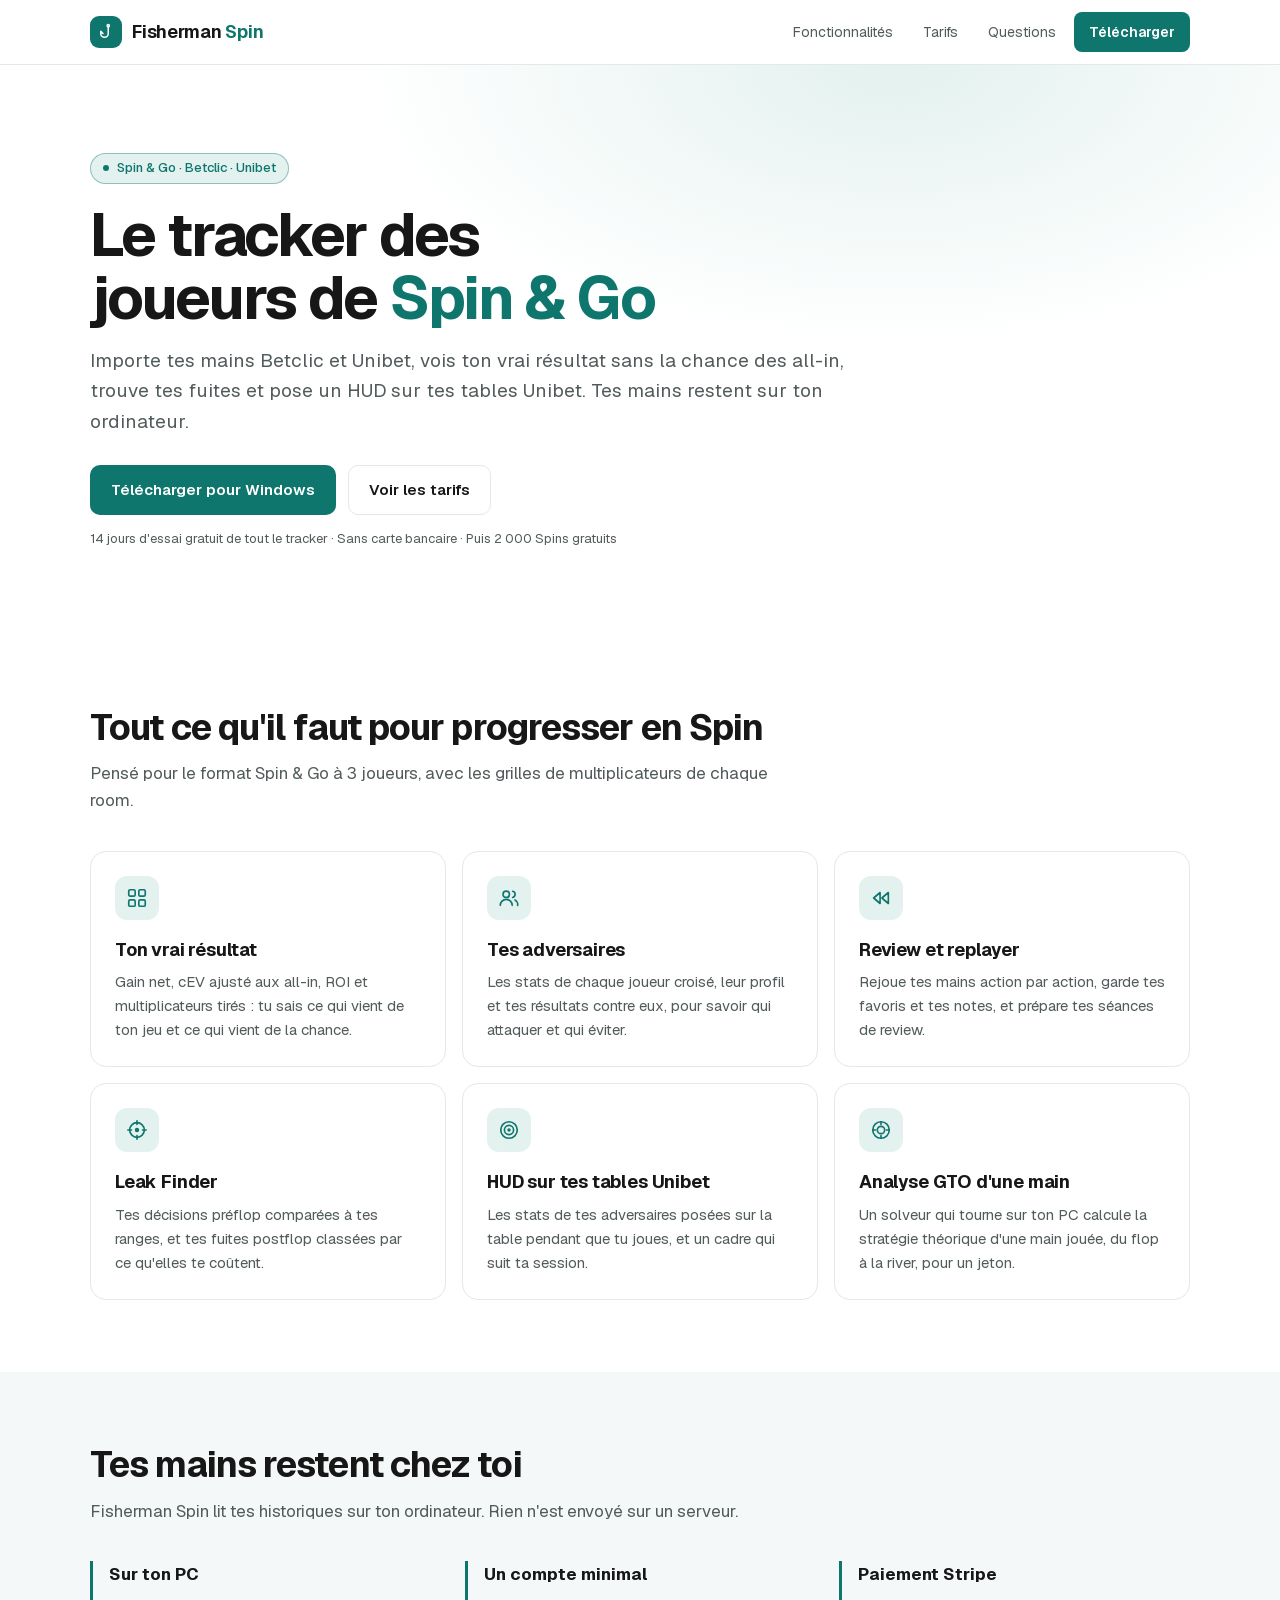
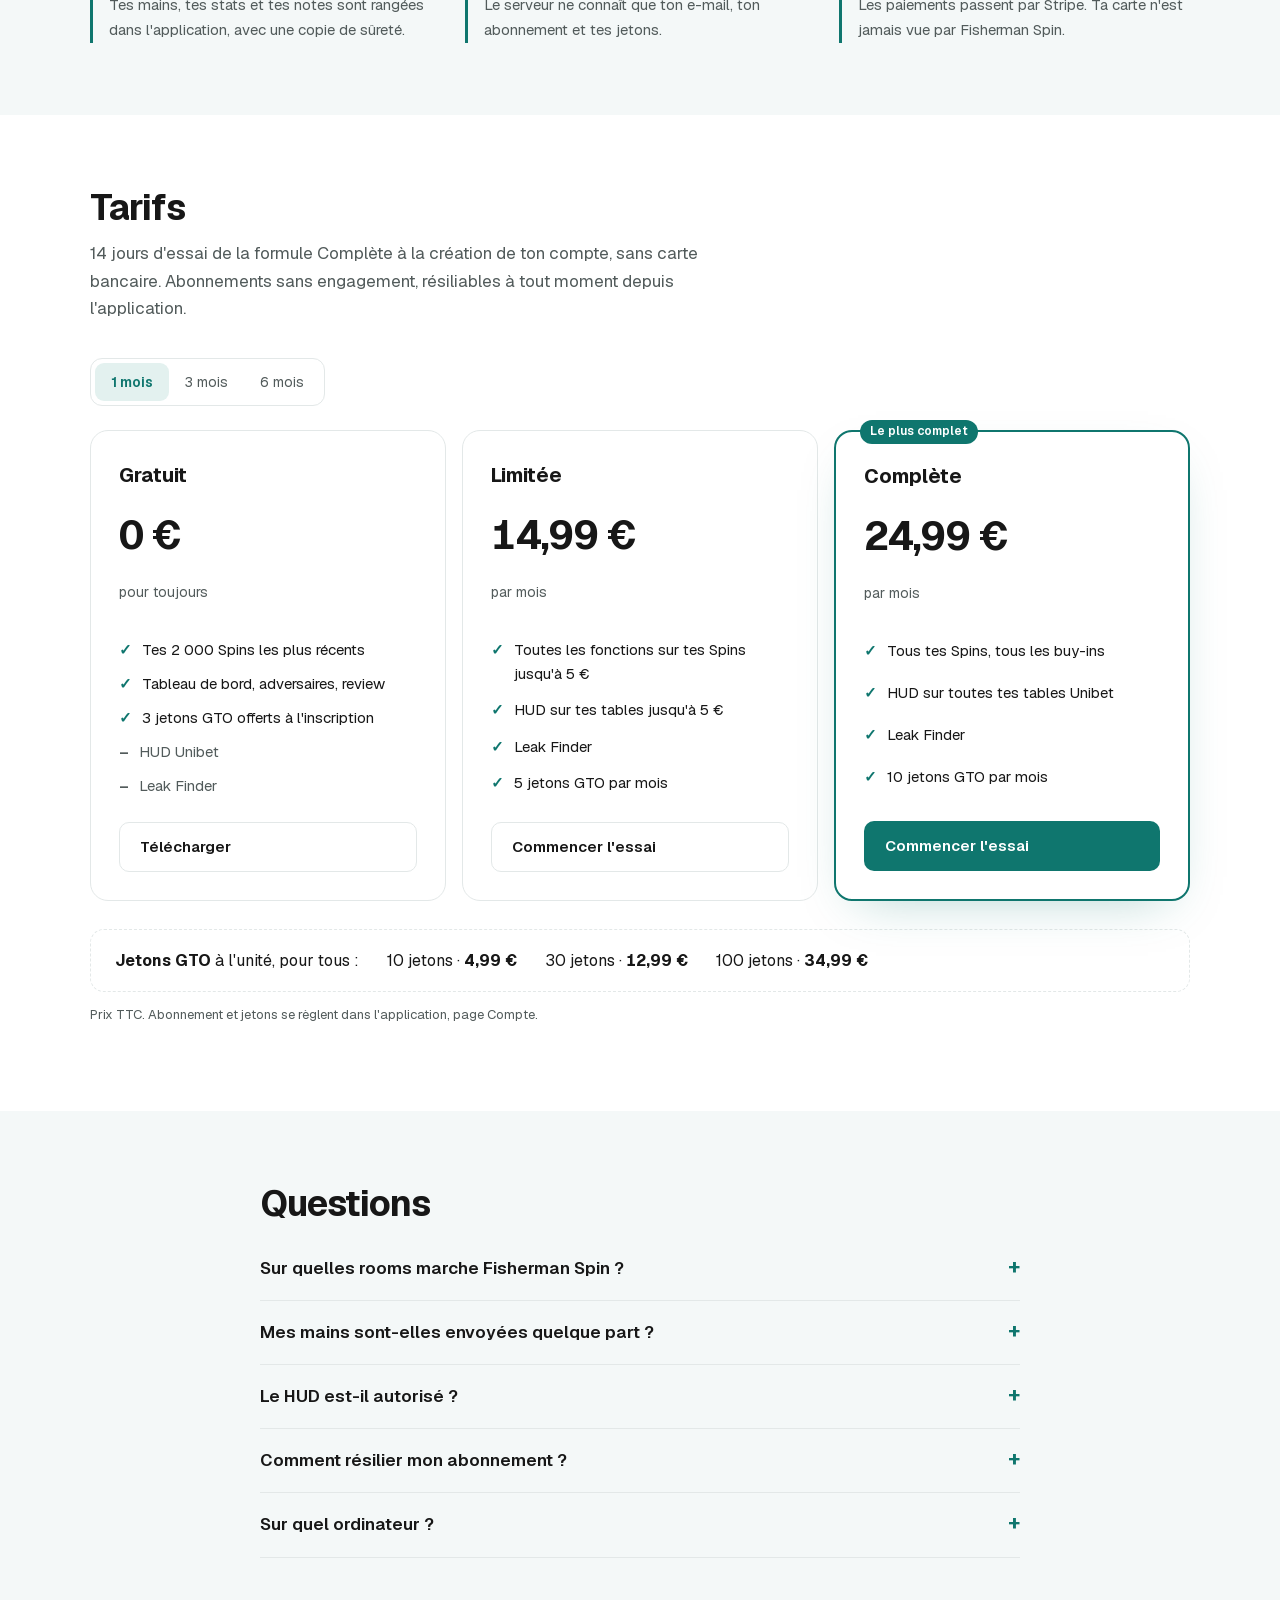
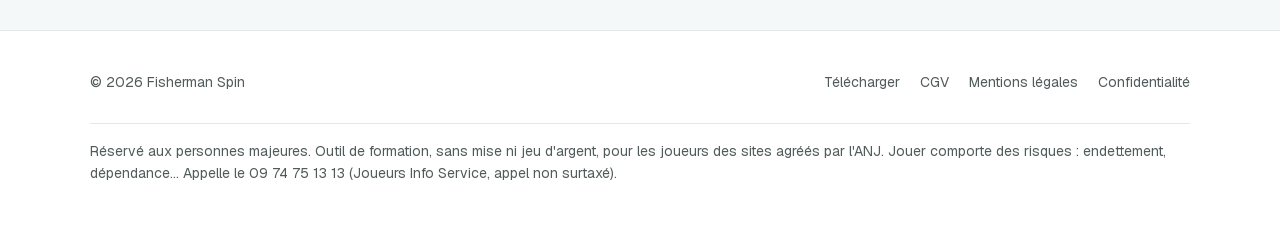
==== index.html @ 561e4433 "Site Fisherman Spin : accueil, tarifs, téléchargement, retour de paiement et pages légales Co-Author" ====
<!doctype html>
<html lang="fr">
<head>
  <meta charset="utf-8" />
  <meta name="viewport" content="width=device-width, initial-scale=1" />
  <title>Fisherman Spin — le tracker des joueurs de Spin &amp; Go</title>
  <meta name="description" content="Tracker Spin & Go pour Betclic et Unibet : résultats sans la chance, adversaires, replayer, Leak Finder, HUD Unibet et analyses GTO. Tes mains restent sur ton ordinateur." />
  <link rel="icon" href="favicon.svg" type="image/svg+xml" />
  <link rel="stylesheet" href="style.css" />
</head>
<body>
  <header class="entete">
    <div class="conteneur">
      <a class="marque" href="./">
        <span class="pastille"><svg viewBox="0 0 24 24" width="18" height="18" fill="none" stroke="currentColor" stroke-width="2" stroke-linecap="round" stroke-linejoin="round" aria-hidden="true"><circle cx="15" cy="3.5" r="1.5"/><path d="M15 5v9a5 5 0 0 1-10 0v-3l3 3"/></svg></span>
        <span>Fisherman <b>Spin</b></span>
      </a>
      <nav class="menu">
        <a class="secondaire" href="#fonctions">Fonctionnalités</a>
        <a class="secondaire" href="#tarifs">Tarifs</a>
        <a class="secondaire" href="#questions">Questions</a>
        <a class="bouton plein" href="telecharger.html">Télécharger</a>
      </nav>
    </div>
  </header>

  <main>
    <section class="heros">
      <div class="conteneur">
        <span class="badge">Spin &amp; Go · Betclic · Unibet</span>
        <h1>Le tracker des joueurs de <em>Spin &amp; Go</em></h1>
        <p class="chapeau">
          Importe tes mains Betclic et Unibet, vois ton vrai résultat sans la chance des all-in, trouve tes fuites et pose un HUD
          sur tes tables Unibet. Tes mains restent sur ton ordinateur.
        </p>
        <div class="actions">
          <a class="bouton plein" href="telecharger.html">Télécharger pour Windows</a>
          <a class="bouton contour" href="#tarifs">Voir les tarifs</a>
        </div>
        <p class="petit">14 jours d'essai gratuit de tout le tracker · Sans carte bancaire · Puis 2 000 Spins gratuits</p>
      </div>
    </section>

    <section id="fonctions">
      <div class="conteneur">
        <h2>Tout ce qu'il faut pour progresser en Spin</h2>
        <p class="intro">Pensé pour le format Spin &amp; Go à 3 joueurs, avec les grilles de multiplicateurs de chaque room.</p>
        <div class="grille">
          <article class="carte">
            <div class="icone"><svg viewBox="0 0 24 24" width="22" height="22" fill="none" stroke="currentColor" stroke-width="1.8" stroke-linecap="round" stroke-linejoin="round" aria-hidden="true"><rect x="3" y="3" width="7" height="7" rx="1.5"/><rect x="14" y="3" width="7" height="7" rx="1.5"/><rect x="3" y="14" width="7" height="7" rx="1.5"/><rect x="14" y="14" width="7" height="7" rx="1.5"/></svg></div>
            <h3>Ton vrai résultat</h3>
            <p>Gain net, cEV ajusté aux all-in, ROI et multiplicateurs tirés : tu sais ce qui vient de ton jeu et ce qui vient de la chance.</p>
          </article>
          <article class="carte">
            <div class="icone"><svg viewBox="0 0 24 24" width="22" height="22" fill="none" stroke="currentColor" stroke-width="1.8" stroke-linecap="round" stroke-linejoin="round" aria-hidden="true"><circle cx="9" cy="8" r="3.5"/><path d="M2.5 20a6.5 6.5 0 0 1 13 0"/><path d="M16 4.6a3.5 3.5 0 0 1 0 6.8M18.5 14a6.5 6.5 0 0 1 3 6"/></svg></div>
            <h3>Tes adversaires</h3>
            <p>Les stats de chaque joueur croisé, leur profil et tes résultats contre eux, pour savoir qui attaquer et qui éviter.</p>
          </article>
          <article class="carte">
            <div class="icone"><svg viewBox="0 0 24 24" width="22" height="22" fill="none" stroke="currentColor" stroke-width="1.8" stroke-linecap="round" stroke-linejoin="round" aria-hidden="true"><path d="M11 6 4 12l7 6V6ZM20 6l-7 6 7 6V6Z"/></svg></div>
            <h3>Review et replayer</h3>
            <p>Rejoue tes mains action par action, garde tes favoris et tes notes, et prépare tes séances de review.</p>
          </article>
          <article class="carte">
            <div class="icone"><svg viewBox="0 0 24 24" width="22" height="22" fill="none" stroke="currentColor" stroke-width="1.8" stroke-linecap="round" stroke-linejoin="round" aria-hidden="true"><circle cx="12" cy="12" r="8"/><path d="M12 2v4M12 18v4M2 12h4M18 12h4"/><circle cx="12" cy="12" r="1.5" fill="currentColor"/></svg></div>
            <h3>Leak Finder</h3>
            <p>Tes décisions préflop comparées à tes ranges, et tes fuites postflop classées par ce qu'elles te coûtent.</p>
          </article>
          <article class="carte">
            <div class="icone"><svg viewBox="0 0 24 24" width="22" height="22" fill="none" stroke="currentColor" stroke-width="1.8" stroke-linecap="round" stroke-linejoin="round" aria-hidden="true"><circle cx="12" cy="12" r="9"/><circle cx="12" cy="12" r="5"/><circle cx="12" cy="12" r="1"/></svg></div>
            <h3>HUD sur tes tables Unibet</h3>
            <p>Les stats de tes adversaires posées sur la table pendant que tu joues, et un cadre qui suit ta session.</p>
          </article>
          <article class="carte">
            <div class="icone"><svg viewBox="0 0 24 24" width="22" height="22" fill="none" stroke="currentColor" stroke-width="1.8" stroke-linecap="round" stroke-linejoin="round" aria-hidden="true"><circle cx="12" cy="12" r="9"/><circle cx="12" cy="12" r="4"/><path d="M12 3v3M12 18v3M3 12h3M18 12h3"/></svg></div>
            <h3>Analyse GTO d'une main</h3>
            <p>Un solveur qui tourne sur ton PC calcule la stratégie théorique d'une main jouée, du flop à la river, pour un jeton.</p>
          </article>
        </div>
      </div>
    </section>

    <section class="doux">
      <div class="conteneur">
        <h2>Tes mains restent chez toi</h2>
        <p class="intro">Fisherman Spin lit tes historiques sur ton ordinateur. Rien n'est envoyé sur un serveur.</p>
        <div class="confiance">
          <div><b>Sur ton PC</b><span>Tes mains, tes stats et tes notes sont rangées dans l'application, avec une copie de sûreté.</span></div>
          <div><b>Un compte minimal</b><span>Le serveur ne connaît que ton e-mail, ton abonnement et tes jetons.</span></div>
          <div><b>Paiement Stripe</b><span>Les paiements passent par Stripe. Ta carte n'est jamais vue par Fisherman Spin.</span></div>
        </div>
      </div>
    </section>

    <section id="tarifs">
      <div class="conteneur">
        <h2>Tarifs</h2>
        <p class="intro">14 jours d'essai de la formule Complète à la création de ton compte, sans carte bancaire. Abonnements sans engagement, résiliables à tout moment depuis l'application.</p>
        <div class="durees" role="group" aria-label="Durée de l'abonnement">
          <button type="button" data-duree="1" aria-pressed="true">1 mois</button>
          <button type="button" data-duree="3" aria-pressed="false">3 mois</button>
          <button type="button" data-duree="6" aria-pressed="false">6 mois</button>
        </div>
        <div class="formules">
          <article class="formule">
            <h3>Gratuit</h3>
            <p class="prix">0 €</p>
            <p class="periode">pour toujours</p>
            <ul>
              <li>Tes 2 000 Spins les plus récents</li>
              <li>Tableau de bord, adversaires, review</li>
              <li>3 jetons GTO offerts à l'inscription</li>
              <li class="non">HUD Unibet</li>
              <li class="non">Leak Finder</li>
            </ul>
            <a class="bouton contour" href="telecharger.html">Télécharger</a>
          </article>
          <article class="formule" data-prix-1="14.99" data-prix-3="34.99" data-prix-6="59.99">
            <h3>Limitée</h3>
            <p class="prix">14,99 €</p>
            <p class="periode">par mois</p>
            <ul>
              <li>Toutes les fonctions sur tes Spins jusqu'à 5 €</li>
              <li>HUD sur tes tables jusqu'à 5 €</li>
              <li>Leak Finder</li>
              <li>5 jetons GTO par mois</li>
            </ul>
            <a class="bouton contour" href="telecharger.html">Commencer l'essai</a>
          </article>
          <article class="formule vedette" data-prix-1="24.99" data-prix-3="59.99" data-prix-6="99">
            <h3>Complète</h3>
            <p class="prix">24,99 €</p>
            <p class="periode">par mois</p>
            <ul>
              <li>Tous tes Spins, tous les buy-ins</li>
              <li>HUD sur toutes tes tables Unibet</li>
              <li>Leak Finder</li>
              <li>10 jetons GTO par mois</li>
            </ul>
            <a class="bouton plein" href="telecharger.html">Commencer l'essai</a>
          </article>
        </div>
        <div class="jetons">
          <span><b>Jetons GTO</b> à l'unité, pour tous :</span>
          <span>10 jetons · <b>4,99 €</b></span>
          <span>30 jetons · <b>12,99 €</b></span>
          <span>100 jetons · <b>34,99 €</b></span>
        </div>
        <p class="petit">Prix TTC. Abonnement et jetons se règlent dans l'application, page Compte.</p>
      </div>
    </section>

    <section id="questions" class="doux">
      <div class="etroit">
        <h2>Questions</h2>
        <details>
          <summary>Sur quelles rooms marche Fisherman Spin ?</summary>
          <p>Betclic et Unibet, pour les Spin &amp; Go à 3 joueurs. Il lit les historiques que ces rooms enregistrent sur ton ordinateur, et peut les relire en direct pendant que tu joues.</p>
        </details>
        <details>
          <summary>Mes mains sont-elles envoyées quelque part ?</summary>
          <p>Non. Elles restent sur ton ordinateur. Pour l'analyse GTO, seul l'identifiant de la main analysée est noté sur ton compte, pour ne jamais te la faire payer deux fois.</p>
        </details>
        <details>
          <summary>Le HUD est-il autorisé ?</summary>
          <p>Le HUD s'utilise sur Unibet, qui autorise les trackers et les HUD. Respecte toujours les règles de la room où tu joues. Les analyses GTO portent sur des mains terminées, jamais sur une partie en cours.</p>
        </details>
        <details>
          <summary>Comment résilier mon abonnement ?</summary>
          <p>Dans l'application, page Compte, bouton « Gérer mon abonnement », puis « Annuler ». Tu gardes l'accès jusqu'à la fin de la période payée.</p>
        </details>
        <details>
          <summary>Sur quel ordinateur ?</summary>
          <p>Windows 10 ou 11, 64 bits. L'analyse GTO est plus rapide sur un ordinateur récent.</p>
        </details>
      </div>
    </section>
  </main>

  <footer class="pied">
    <div class="conteneur">
      <span>© 2026 Fisherman Spin</span>
      <nav>
        <a href="telecharger.html">Télécharger</a>
        <a href="cgv.html">CGV</a>
        <a href="mentions-legales.html">Mentions légales</a>
        <a href="confidentialite.html">Confidentialité</a>
      </nav>
      <p class="responsable">Réservé aux personnes majeures. Outil de formation, sans mise ni jeu d'argent, pour les joueurs des sites agréés par l'ANJ. Jouer comporte des risques : endettement, dépendance… Appelle le 09 74 75 13 13 (Joueurs Info Service, appel non surtaxé).</p>
    </div>
  </footer>

  <script src="site.js"></script>
</body>
</html>
---- style.css ----
/* Site Fisherman Spin : mêmes couleurs et même police que l'application (src/app/globals.css). La police est
   hébergée avec le site (fonts/) : aucune visite n'est transmise à un autre serveur. */

@font-face {
  font-family: "Geist";
  font-style: normal;
  font-weight: 100 900;
  font-display: swap;
  src: url("fonts/geist-latin.woff2") format("woff2");
  unicode-range: U+0000-00FF, U+0131, U+0152-0153, U+02BB-02BC, U+02C6, U+02DA, U+02DC, U+0304, U+0308, U+0329, U+2000-206F, U+20AC, U+2122, U+2191, U+2193, U+2212, U+2215, U+FEFF, U+FFFD;
}
@font-face {
  font-family: "Geist";
  font-style: normal;
  font-weight: 100 900;
  font-display: swap;
  src: url("fonts/geist-latin-ext.woff2") format("woff2");
  unicode-range: U+0100-02BA, U+02BD-02C5, U+02C7-02CC, U+02CE-02D7, U+02DD-02FF, U+0304, U+0308, U+0329, U+1D00-1DBF, U+1E00-1E9F, U+1EF2-1EFF, U+2020, U+20A0-20AB, U+20AD-20C0, U+2113, U+2C60-2C7F, U+A720-A7FF;
}

:root {
  --fond: #ffffff;
  --fond-doux: #f4f8f8;
  --texte: #171717;
  --texte-doux: #525b5b;
  --accent: #0f766e;
  --accent-texte: #ffffff;
  --accent-doux: #e3f1ef;
  --bord: #e3e8e8;
  --a-completer: #fff4c2;
  --ombre: 0 18px 50px -24px rgba(15, 118, 110, 0.35);
}
@media (prefers-color-scheme: dark) {
  :root {
    --fond: #0b0e0f;
    --fond-doux: #11171a;
    --texte: #e8eaea;
    --texte-doux: #9aa4a5;
    --accent: #2dd4bf;
    --accent-texte: #042f2e;
    --accent-doux: #12302d;
    --bord: #1f2a2c;
    --a-completer: #4a3d0a;
    --ombre: 0 18px 50px -24px rgba(45, 212, 191, 0.25);
  }
}

* { box-sizing: border-box; }
html { scroll-behavior: smooth; }
body {
  margin: 0;
  background: var(--fond);
  color: var(--texte);
  font-family: "Geist", Arial, Helvetica, sans-serif;
  line-height: 1.6;
  -webkit-font-smoothing: antialiased;
}
a { color: var(--accent); }
img, svg { display: block; }
.conteneur { width: min(1100px, 100% - 32px); margin-inline: auto; }
.etroit { width: min(760px, 100% - 32px); margin-inline: auto; }

/* En-tête */
.entete { position: sticky; top: 0; z-index: 10; background: color-mix(in srgb, var(--fond) 88%, transparent); backdrop-filter: blur(10px); border-bottom: 1px solid var(--bord); }
.entete .conteneur { display: flex; align-items: center; gap: 16px; height: 64px; }
.marque { display: flex; align-items: center; gap: 10px; color: var(--texte); text-decoration: none; font-weight: 650; font-size: 18px; letter-spacing: -0.01em; }
.marque .pastille { display: grid; place-items: center; width: 32px; height: 32px; border-radius: 9px; background: var(--accent); color: var(--accent-texte); }
.marque b { color: var(--accent); font-weight: 650; }
.menu { margin-left: auto; display: flex; align-items: center; gap: 6px; }
.menu a { color: var(--texte-doux); text-decoration: none; font-size: 14px; padding: 8px 12px; border-radius: 8px; }
.menu a:hover { color: var(--texte); background: var(--fond-doux); }
@media (max-width: 640px) { .menu .secondaire { display: none; } }

/* Boutons */
.bouton { display: inline-flex; align-items: center; gap: 8px; padding: 12px 20px; border-radius: 10px; font-weight: 600; font-size: 15px; text-decoration: none; border: 1px solid transparent; cursor: pointer; transition: transform 0.15s, opacity 0.15s; }
.bouton:hover { transform: translateY(-1px); }
.bouton.plein { background: var(--accent); color: var(--accent-texte); }
.bouton.contour { border-color: var(--bord); color: var(--texte); background: var(--fond); }
.menu .bouton { padding: 8px 14px; font-size: 14px; color: var(--accent-texte); }
.menu .bouton:hover { background: var(--accent); color: var(--accent-texte); }

/* Accueil */
.heros { position: relative; overflow: hidden; padding: 88px 0 72px; background: radial-gradient(ellipse 60% 70% at 70% 0%, var(--accent-doux), transparent 70%); }
.badge { display: inline-flex; align-items: center; gap: 8px; padding: 4px 12px; border-radius: 999px; border: 1px solid color-mix(in srgb, var(--accent) 40%, transparent); background: var(--accent-doux); color: var(--accent); font-size: 13px; font-weight: 500; }
.badge::before { content: ""; width: 6px; height: 6px; border-radius: 50%; background: var(--accent); }
h1 { font-size: clamp(36px, 6vw, 60px); line-height: 1.05; letter-spacing: -0.035em; margin: 20px 0 16px; max-width: 14ch; }
h1 em { font-style: normal; color: var(--accent); }
.chapeau { font-size: 19px; color: var(--texte-doux); max-width: 60ch; margin: 0 0 28px; }
.actions { display: flex; flex-wrap: wrap; gap: 12px; align-items: center; }
.petit { font-size: 13px; color: var(--texte-doux); }
.heros .petit { margin-top: 14px; }

section { padding: 72px 0; }
section.doux { background: var(--fond-doux); }
h2 { font-size: clamp(26px, 3.5vw, 36px); letter-spacing: -0.025em; line-height: 1.15; margin: 0 0 12px; }
.intro { color: var(--texte-doux); max-width: 62ch; margin: 0 0 36px; font-size: 17px; }

.grille { display: grid; gap: 16px; grid-template-columns: repeat(auto-fit, minmax(280px, 1fr)); }
.carte { border: 1px solid var(--bord); border-radius: 16px; padding: 24px; background: var(--fond); }
.carte .icone { display: grid; place-items: center; width: 44px; height: 44px; border-radius: 12px; background: var(--accent-doux); color: var(--accent); margin-bottom: 16px; }
.carte h3 { margin: 0 0 6px; font-size: 18px; letter-spacing: -0.01em; }
.carte p { margin: 0; color: var(--texte-doux); font-size: 15px; }

.confiance { display: grid; gap: 24px; grid-template-columns: repeat(auto-fit, minmax(220px, 1fr)); }
.confiance div { border-left: 3px solid var(--accent); padding-left: 16px; }
.confiance b { display: block; font-size: 17px; margin-bottom: 4px; }
.confiance span { color: var(--texte-doux); font-size: 15px; }

/* Tarifs */
.durees { display: inline-flex; padding: 4px; border: 1px solid var(--bord); border-radius: 12px; background: var(--fond); margin-bottom: 24px; }
.durees button { border: 0; background: transparent; color: var(--texte-doux); font: inherit; font-size: 14px; padding: 8px 16px; border-radius: 9px; cursor: pointer; }
.durees button[aria-pressed="true"] { background: var(--accent-doux); color: var(--accent); font-weight: 600; }
.formules { display: grid; gap: 16px; grid-template-columns: repeat(auto-fit, minmax(260px, 1fr)); align-items: stretch; }
.formule { display: flex; flex-direction: column; border: 1px solid var(--bord); border-radius: 18px; padding: 28px; background: var(--fond); }
.formule.vedette { border: 2px solid var(--accent); box-shadow: var(--ombre); position: relative; }
.formule.vedette::before { content: "Le plus complet"; position: absolute; top: -12px; left: 24px; background: var(--accent); color: var(--accent-texte); font-size: 12px; font-weight: 600; padding: 2px 10px; border-radius: 999px; }
.formule h3 { margin: 0; font-size: 20px; }
.prix { font-size: 40px; font-weight: 700; letter-spacing: -0.03em; margin: 12px 0 0; font-variant-numeric: tabular-nums; }
.periode { color: var(--texte-doux); font-size: 14px; min-height: 22px; }
.formule ul { list-style: none; padding: 0; margin: 20px 0 24px; display: grid; gap: 10px; flex: 1; }
.formule li { display: flex; gap: 10px; font-size: 15px; }
.formule li::before { content: "✓"; color: var(--accent); font-weight: 700; }
.formule li.non { color: var(--texte-doux); }
.formule li.non::before { content: "–"; color: var(--texte-doux); }
.jetons { margin-top: 28px; display: flex; flex-wrap: wrap; gap: 12px 28px; align-items: center; padding: 18px 24px; border: 1px dashed var(--bord); border-radius: 14px; }
.jetons b { font-variant-numeric: tabular-nums; }

/* Questions */
details { border-bottom: 1px solid var(--bord); padding: 18px 0; }
summary { cursor: pointer; font-weight: 600; font-size: 17px; list-style: none; display: flex; justify-content: space-between; gap: 16px; }
summary::after { content: "+"; color: var(--accent); font-size: 22px; line-height: 1; }
details[open] summary::after { content: "–"; }
details p { color: var(--texte-doux); margin: 10px 0 0; }

/* Pages de texte (CGV, mentions, confidentialité) */
.texte { padding: 56px 0 80px; }
.texte h1 { max-width: none; font-size: clamp(30px, 5vw, 44px); }
.texte h2 { font-size: 22px; margin-top: 40px; }
.texte p, .texte li { color: var(--texte); }
.texte table { width: 100%; border-collapse: collapse; margin: 16px 0; font-size: 15px; }
.texte th, .texte td { border: 1px solid var(--bord); padding: 10px 12px; text-align: left; vertical-align: top; }
.texte th { background: var(--fond-doux); }
.a-completer { background: var(--a-completer); padding: 1px 6px; border-radius: 4px; }
.maj { color: var(--texte-doux); font-size: 14px; }

/* Téléchargement et retour de paiement */
.centre { text-align: center; }
.centre .intro { margin-inline: auto; }
.etapes { counter-reset: etape; list-style: none; padding: 0; display: grid; gap: 14px; text-align: left; }
.etapes li { counter-increment: etape; display: flex; gap: 14px; align-items: flex-start; }
.etapes li::before { content: counter(etape); flex: none; display: grid; place-items: center; width: 28px; height: 28px; border-radius: 50%; background: var(--accent-doux); color: var(--accent); font-weight: 700; font-size: 14px; }
.encart { border: 1px solid var(--bord); border-radius: 14px; padding: 18px 22px; background: var(--fond-doux); text-align: left; }
.resultat .icone { width: 64px; height: 64px; margin: 0 auto 20px; border-radius: 50%; display: grid; place-items: center; background: var(--accent-doux); color: var(--accent); font-size: 30px; font-weight: 700; }

/* Pied de page */
.pied { border-top: 1px solid var(--bord); padding: 40px 0; font-size: 14px; color: var(--texte-doux); }
.pied .conteneur { display: flex; flex-wrap: wrap; gap: 16px 32px; justify-content: space-between; }
.pied nav { display: flex; flex-wrap: wrap; gap: 8px 20px; }
.pied a { color: var(--texte-doux); text-decoration: none; }
.pied a:hover { color: var(--texte); }
.responsable { width: 100%; padding-top: 16px; border-top: 1px solid var(--bord); }
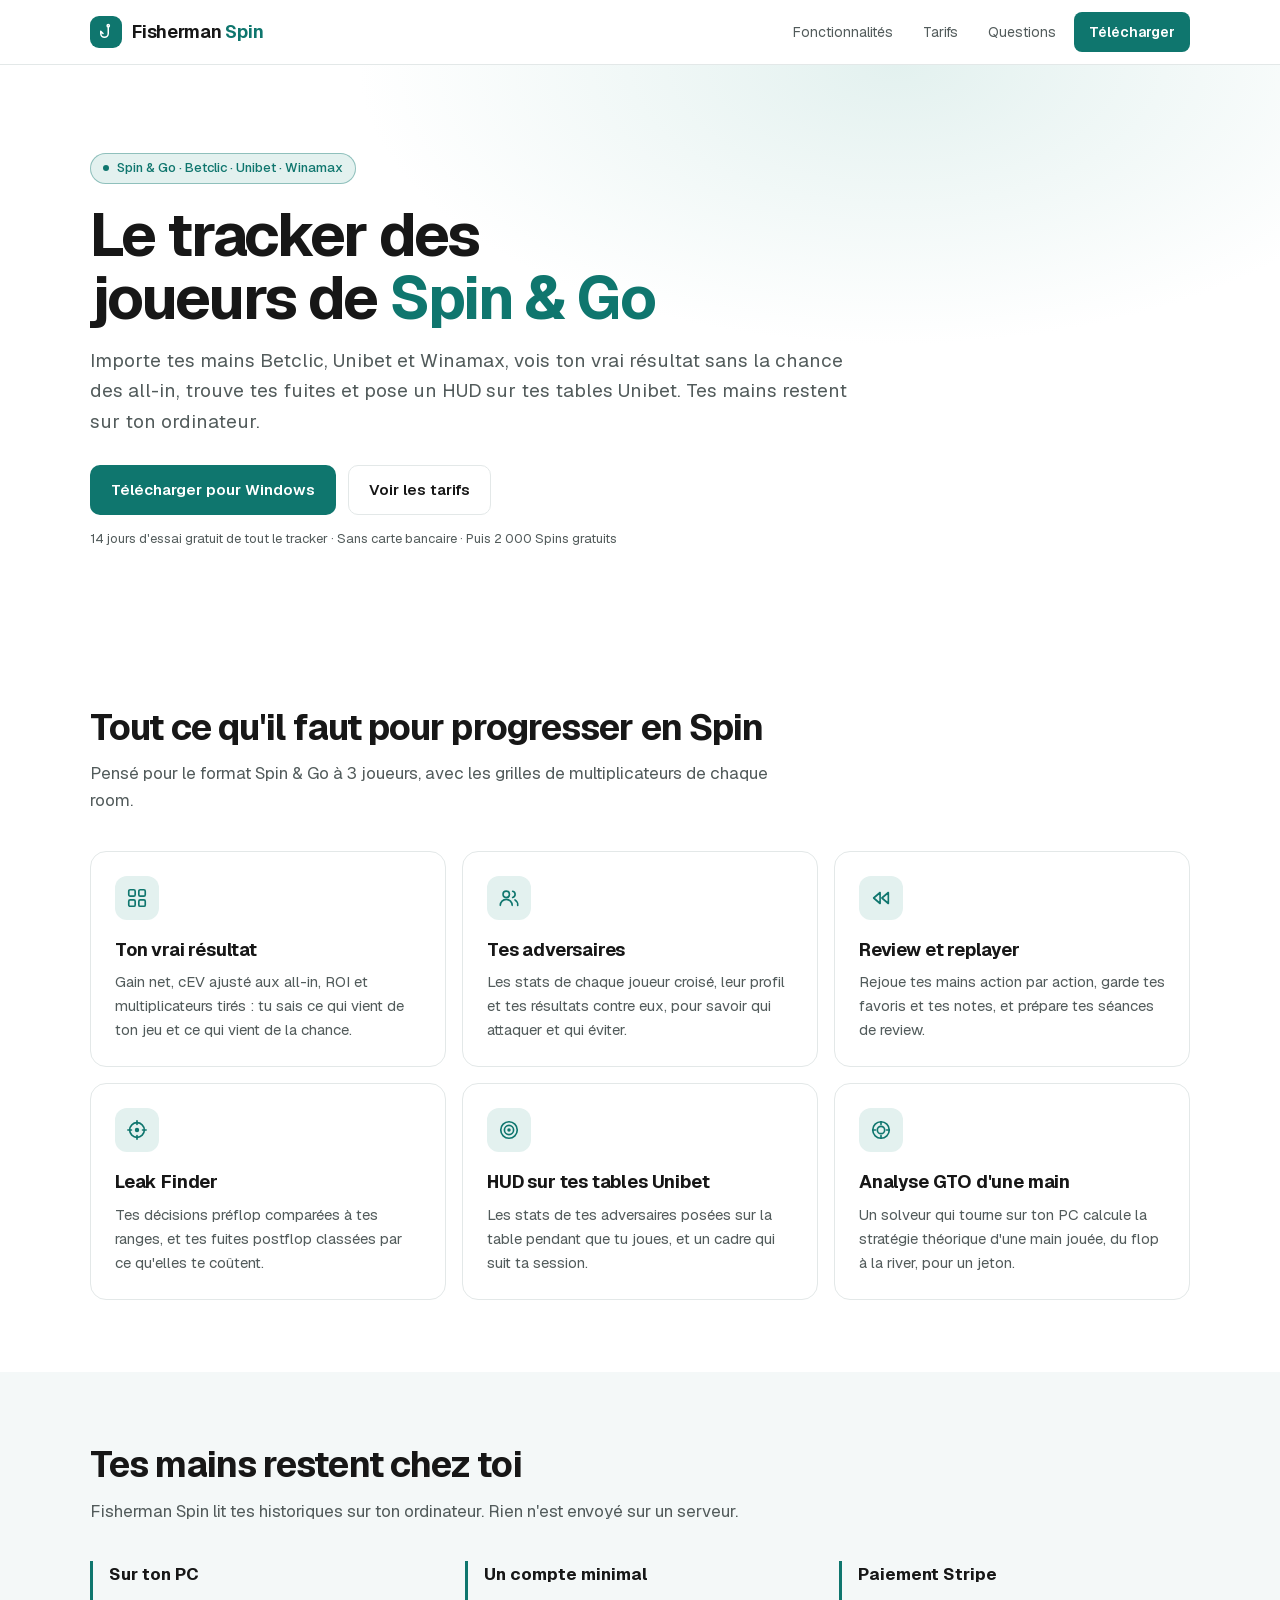
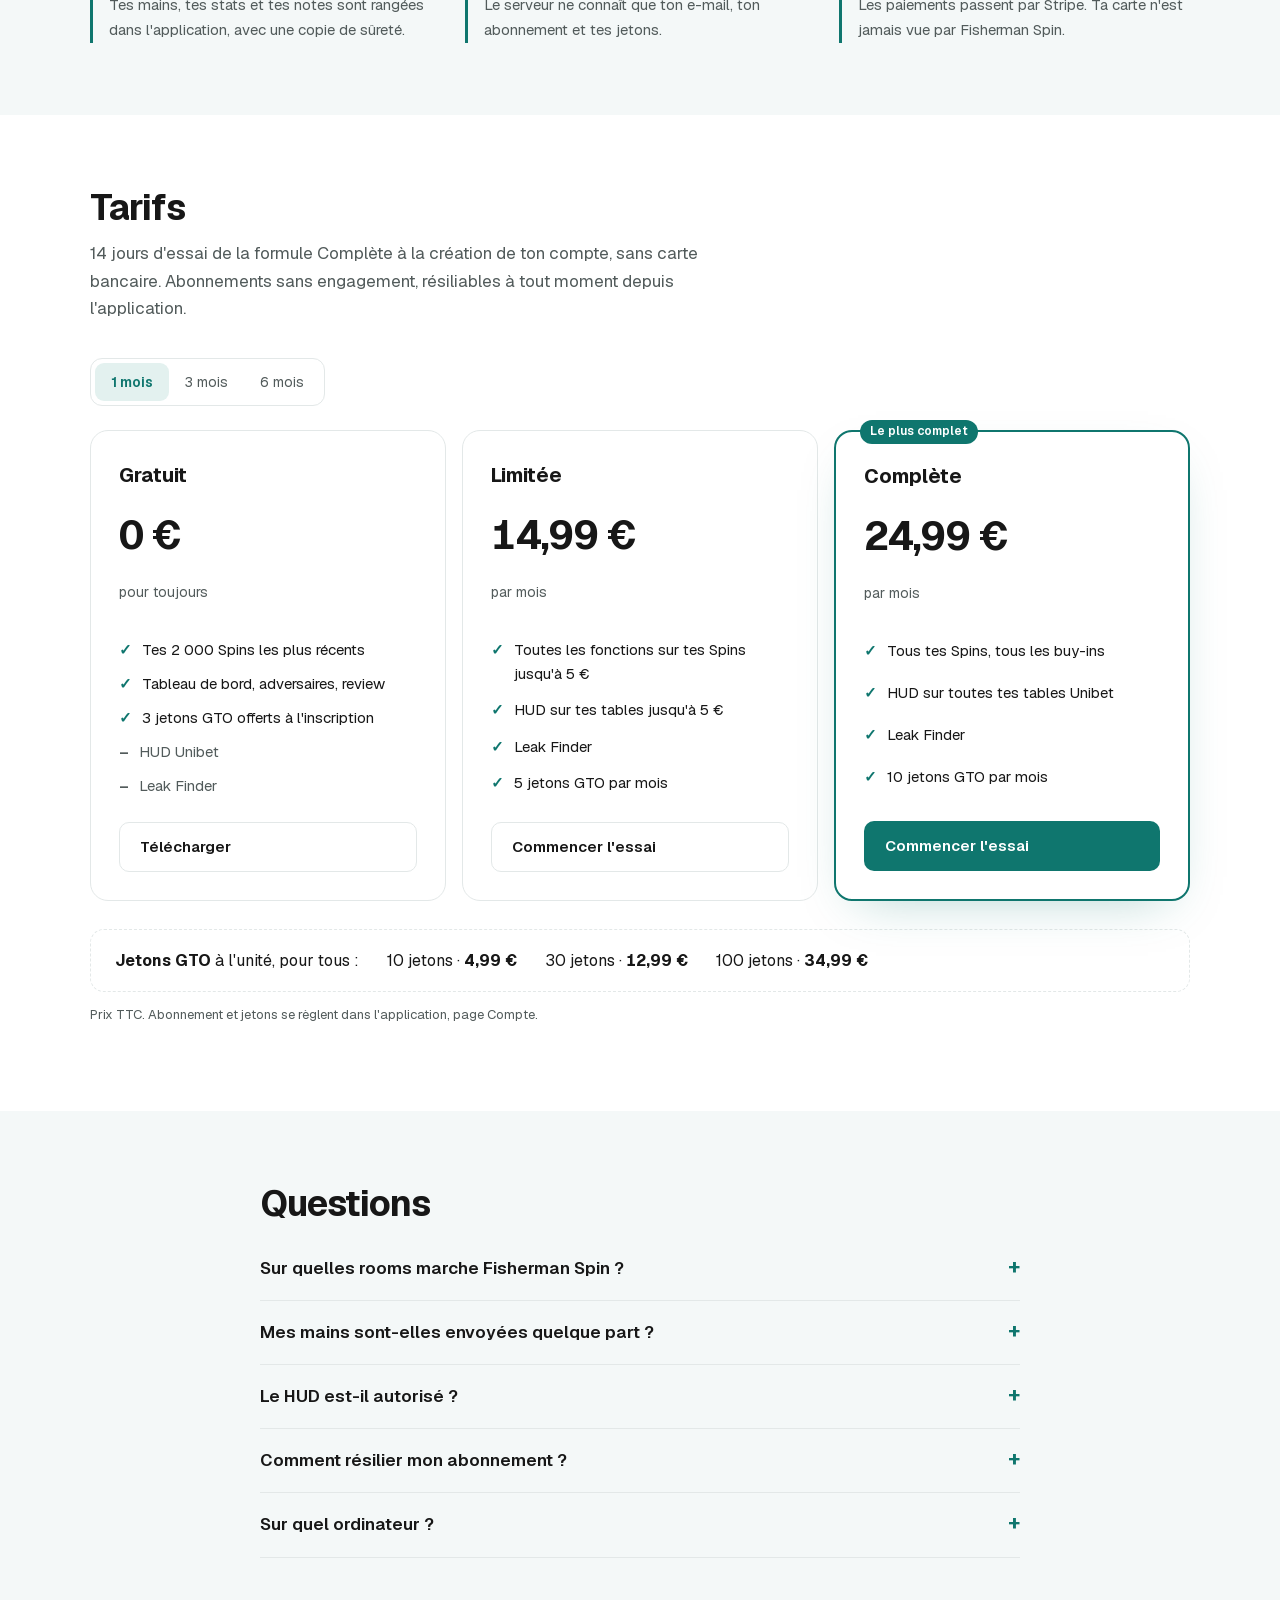
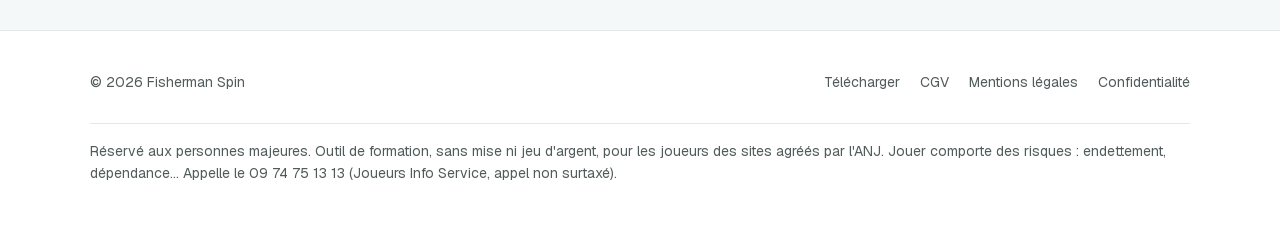
==== commit 058c27d5: "Ajoute Winamax au site, aux CGV et aux mentions légales La version 0.2.9 de l'application lit les Ex" ====
--- a/index.html
+++ b/index.html
@@ -4,7 +4,7 @@
   <meta charset="utf-8" />
   <meta name="viewport" content="width=device-width, initial-scale=1" />
   <title>Fisherman Spin — le tracker des joueurs de Spin &amp; Go</title>
-  <meta name="description" content="Tracker Spin & Go pour Betclic et Unibet : résultats sans la chance, adversaires, replayer, Leak Finder, HUD Unibet et analyses GTO. Tes mains restent sur ton ordinateur." />
+  <meta name="description" content="Tracker Spin & Go pour Betclic, Unibet et Winamax : résultats sans la chance, adversaires, replayer, Leak Finder, HUD Unibet et analyses GTO. Tes mains restent sur ton ordinateur." />
   <link rel="icon" href="favicon.svg" type="image/svg+xml" />
   <link rel="stylesheet" href="style.css" />
 </head>
@@ -27,10 +27,10 @@
   <main>
     <section class="heros">
       <div class="conteneur">
-        <span class="badge">Spin &amp; Go · Betclic · Unibet</span>
+        <span class="badge">Spin &amp; Go · Betclic · Unibet · Winamax</span>
         <h1>Le tracker des joueurs de <em>Spin &amp; Go</em></h1>
         <p class="chapeau">
-          Importe tes mains Betclic et Unibet, vois ton vrai résultat sans la chance des all-in, trouve tes fuites et pose un HUD
+          Importe tes mains Betclic, Unibet et Winamax, vois ton vrai résultat sans la chance des all-in, trouve tes fuites et pose un HUD
           sur tes tables Unibet. Tes mains restent sur ton ordinateur.
         </p>
         <div class="actions">
@@ -155,7 +155,7 @@
         <h2>Questions</h2>
         <details>
           <summary>Sur quelles rooms marche Fisherman Spin ?</summary>
-          <p>Betclic et Unibet, pour les Spin &amp; Go à 3 joueurs. Il lit les historiques que ces rooms enregistrent sur ton ordinateur, et peut les relire en direct pendant que tu joues.</p>
+          <p>Betclic, Unibet et Winamax (Expresso et Expresso Nitro), pour les Spin &amp; Go à 3 joueurs. Il lit les historiques que ces rooms enregistrent sur ton ordinateur, et peut les relire en direct pendant que tu joues.</p>
         </details>
         <details>
           <summary>Mes mains sont-elles envoyées quelque part ?</summary>
@@ -171,7 +171,7 @@
         </details>
         <details>
           <summary>Sur quel ordinateur ?</summary>
-          <p>Windows 10 ou 11, 64 bits. L'analyse GTO est plus rapide sur un ordinateur récent.</p>
+          <p>Windows 10 ou 11, 64 bits. L'analyse GTO est plus rapide sur un ordinateur récent. Un compte fonctionne sur un seul ordinateur ; tu peux passer sur un nouveau PC depuis l'application, une fois par mois.</p>
         </details>
       </div>
     </section>
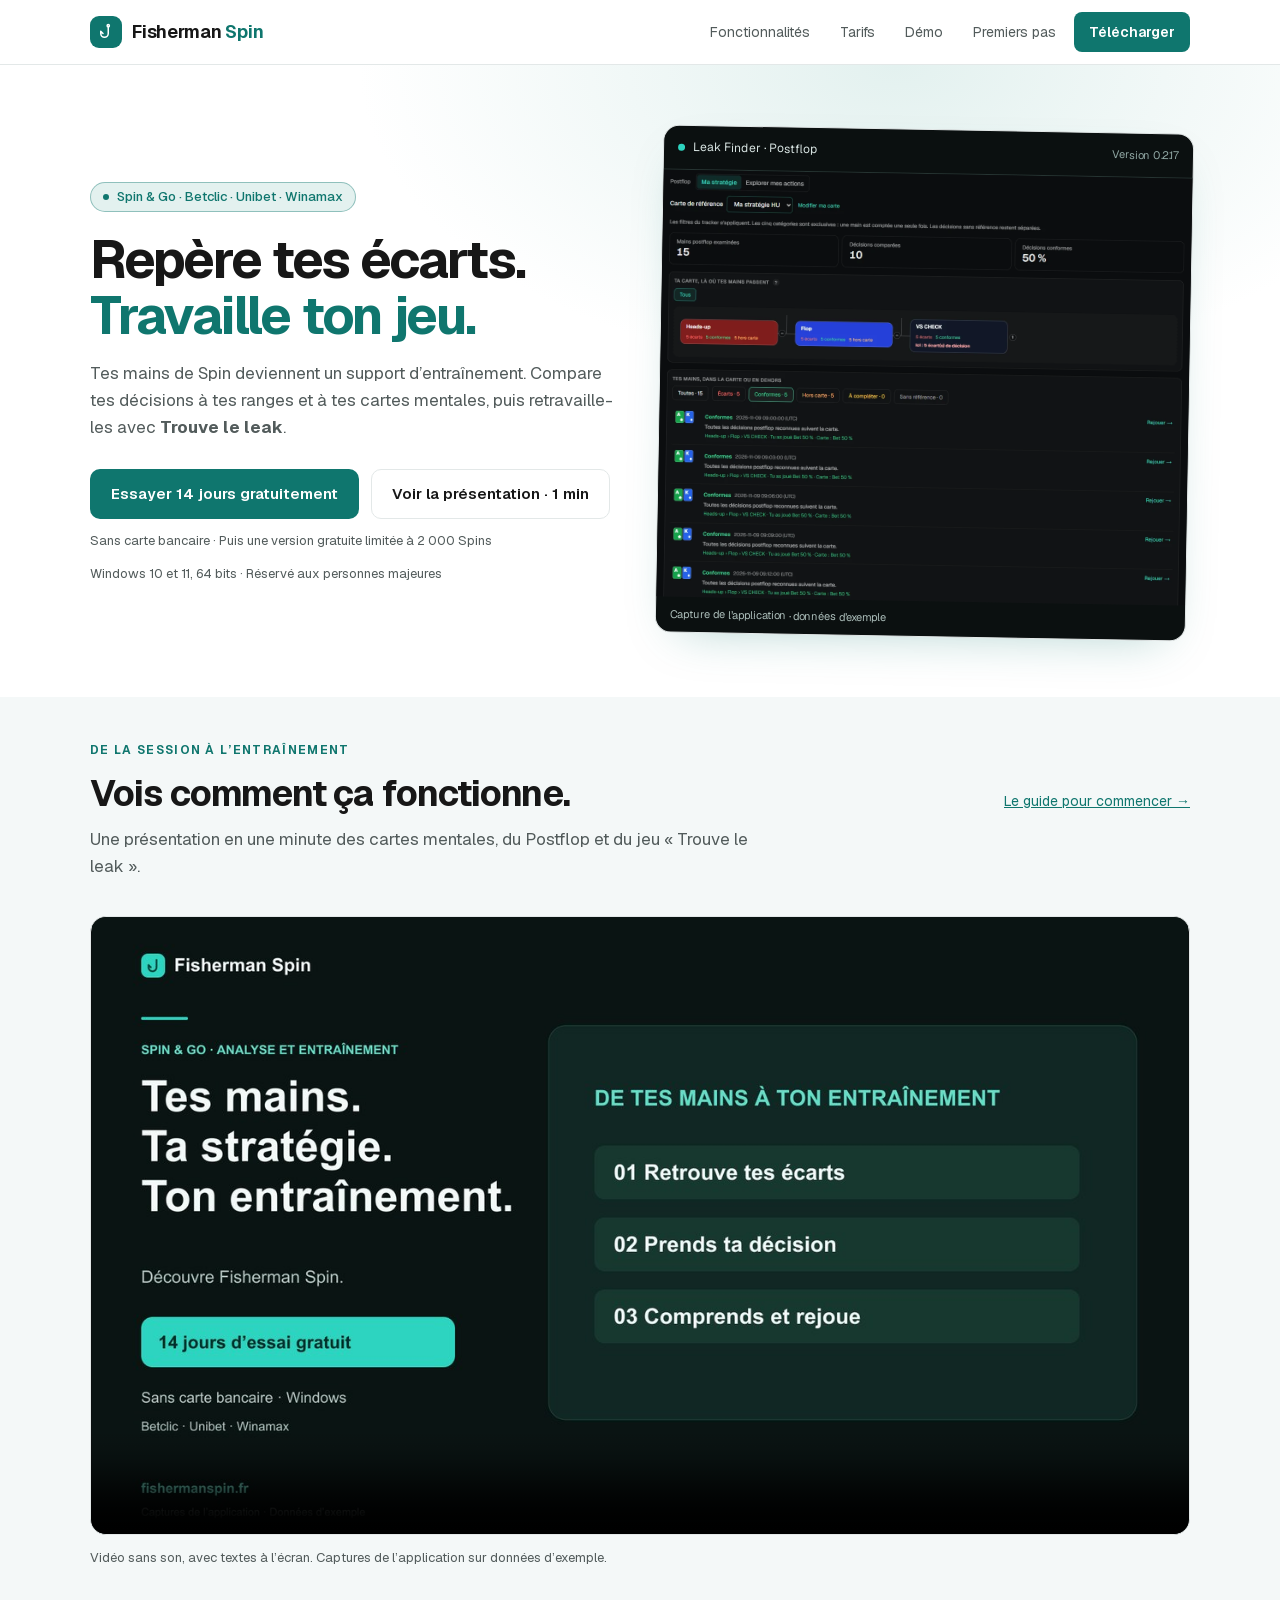
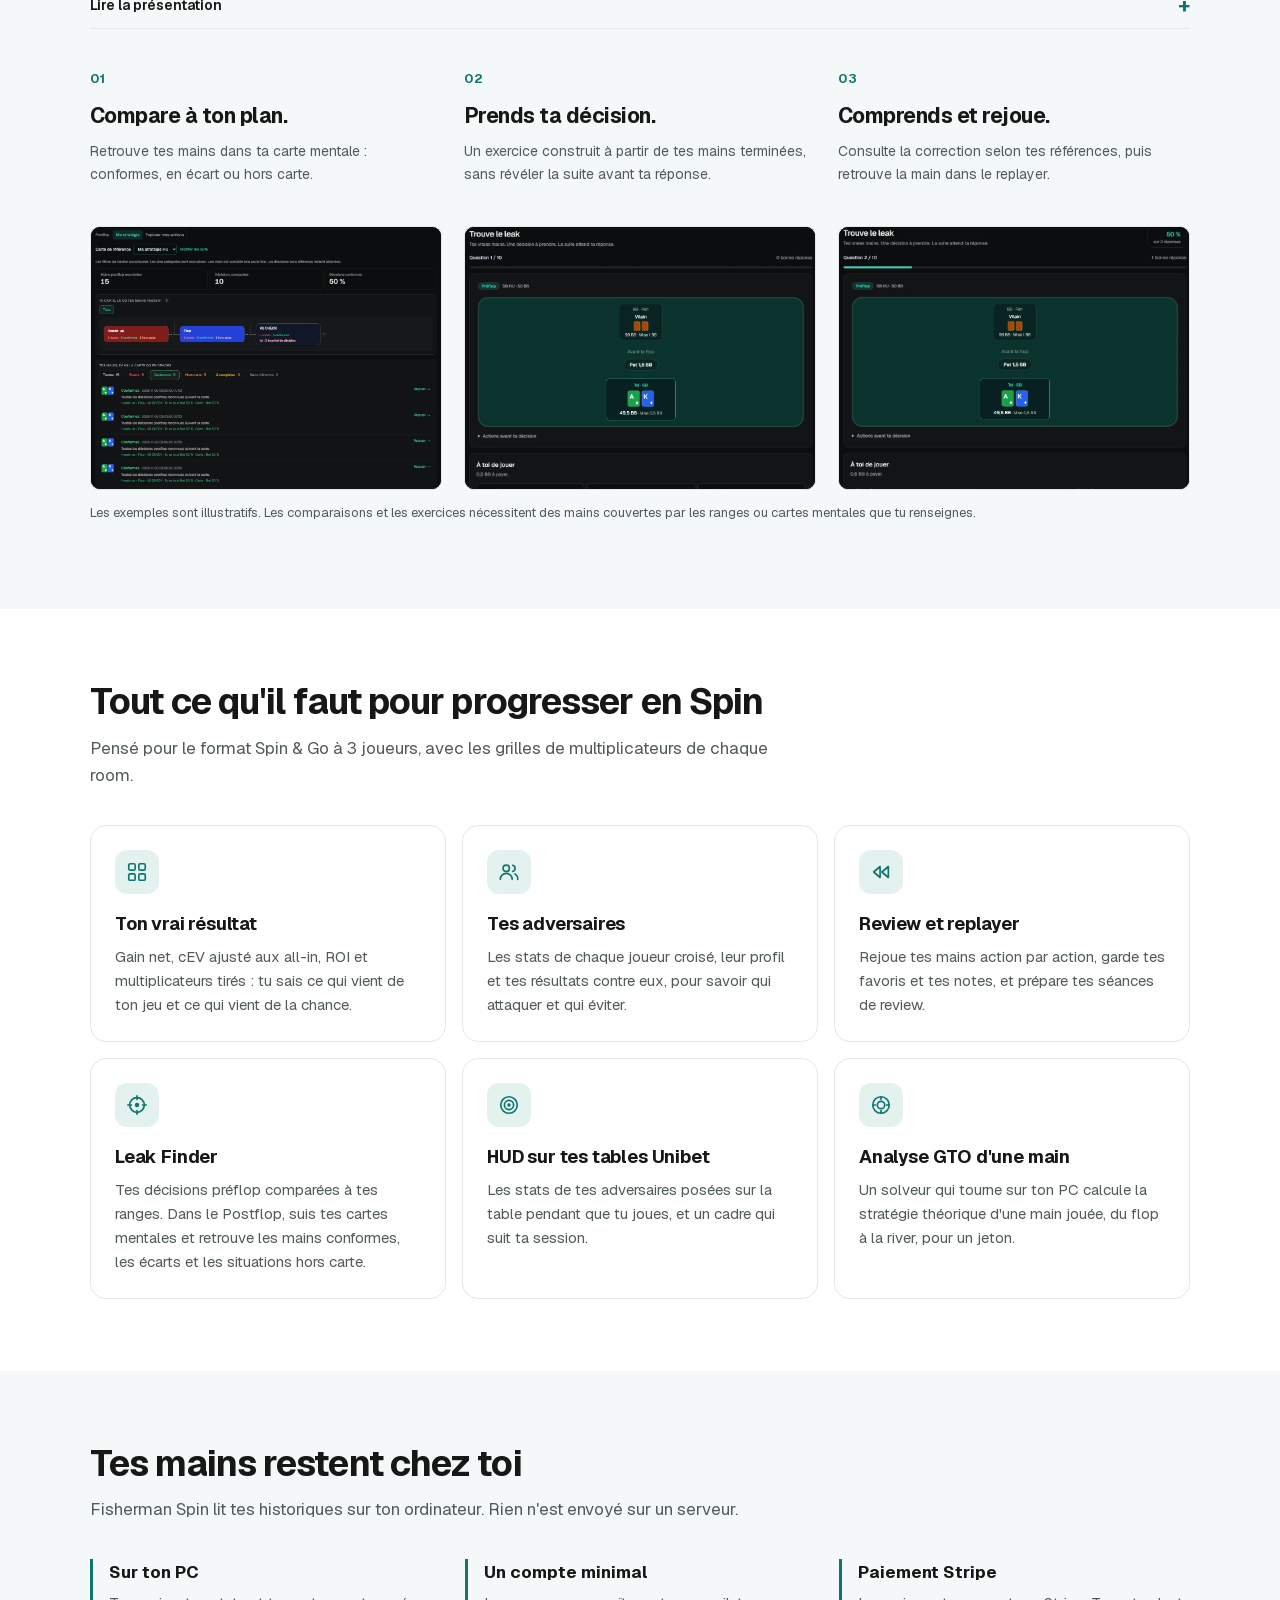
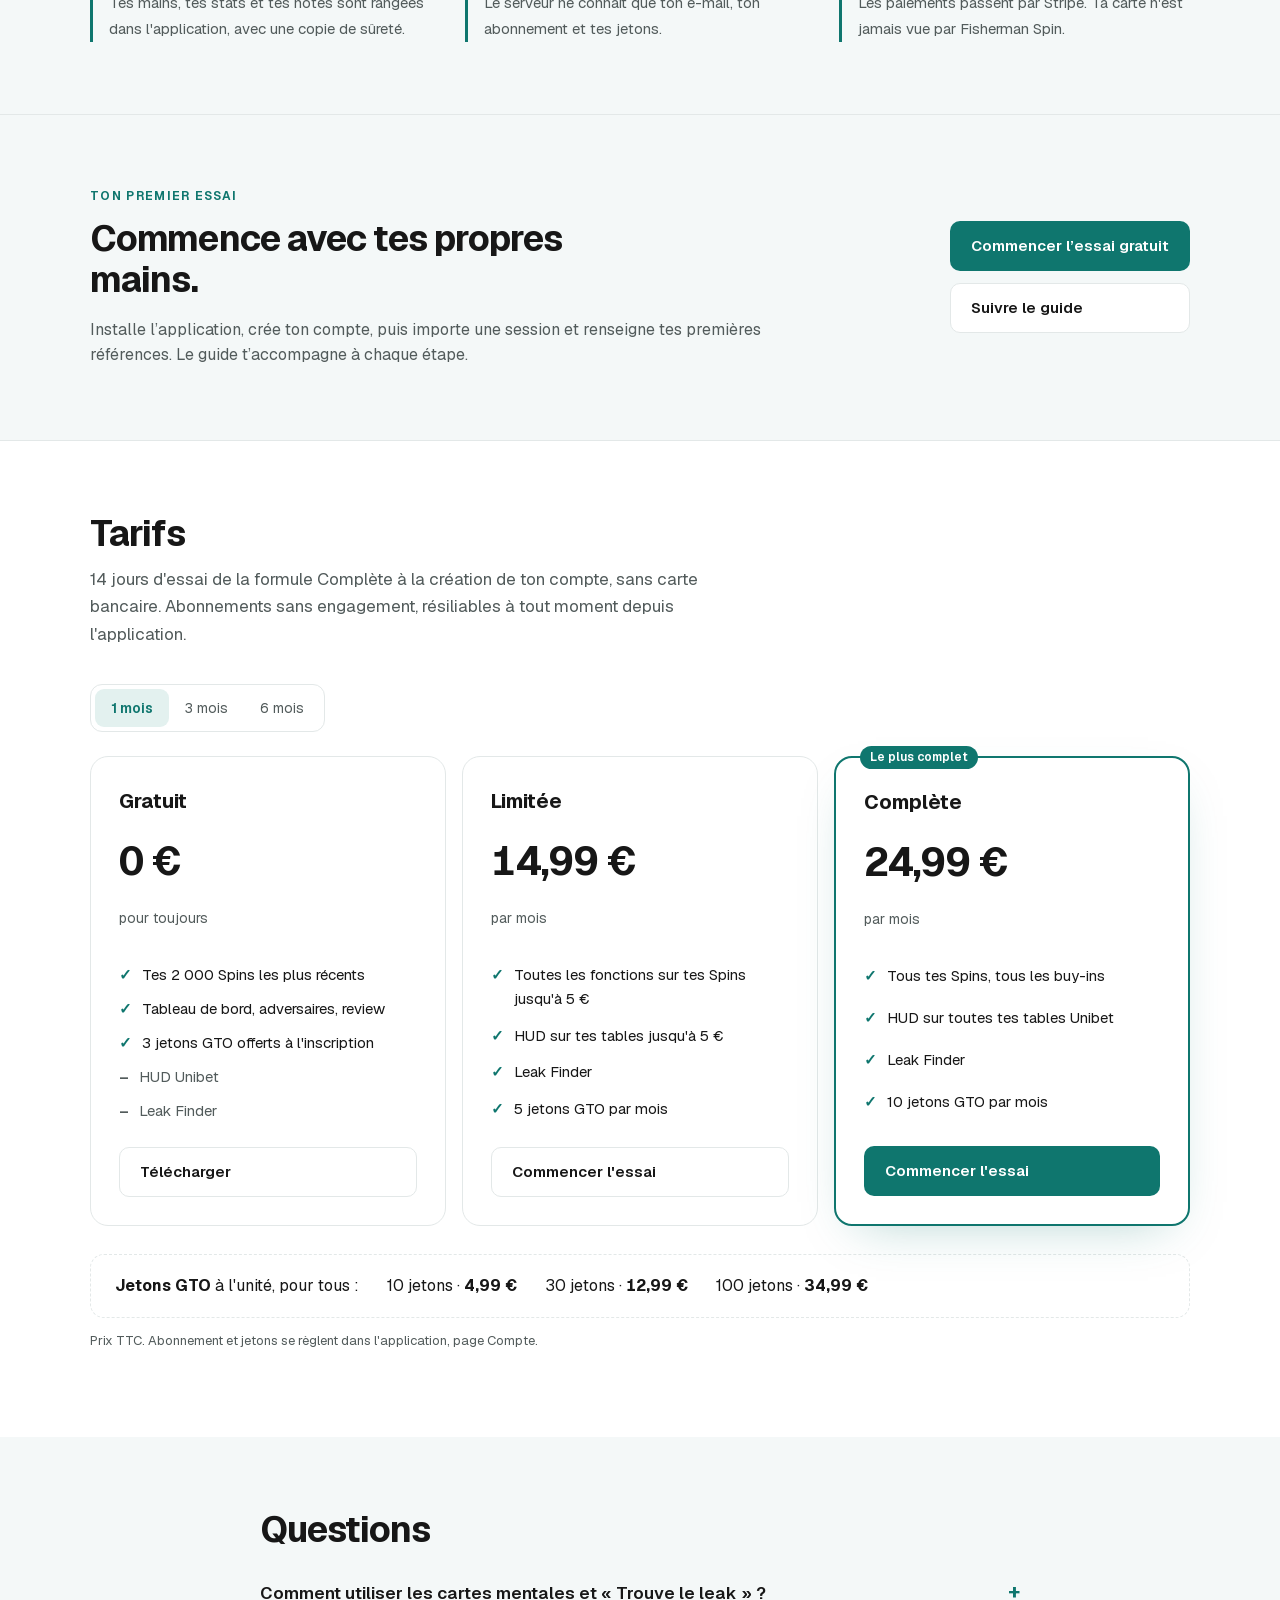
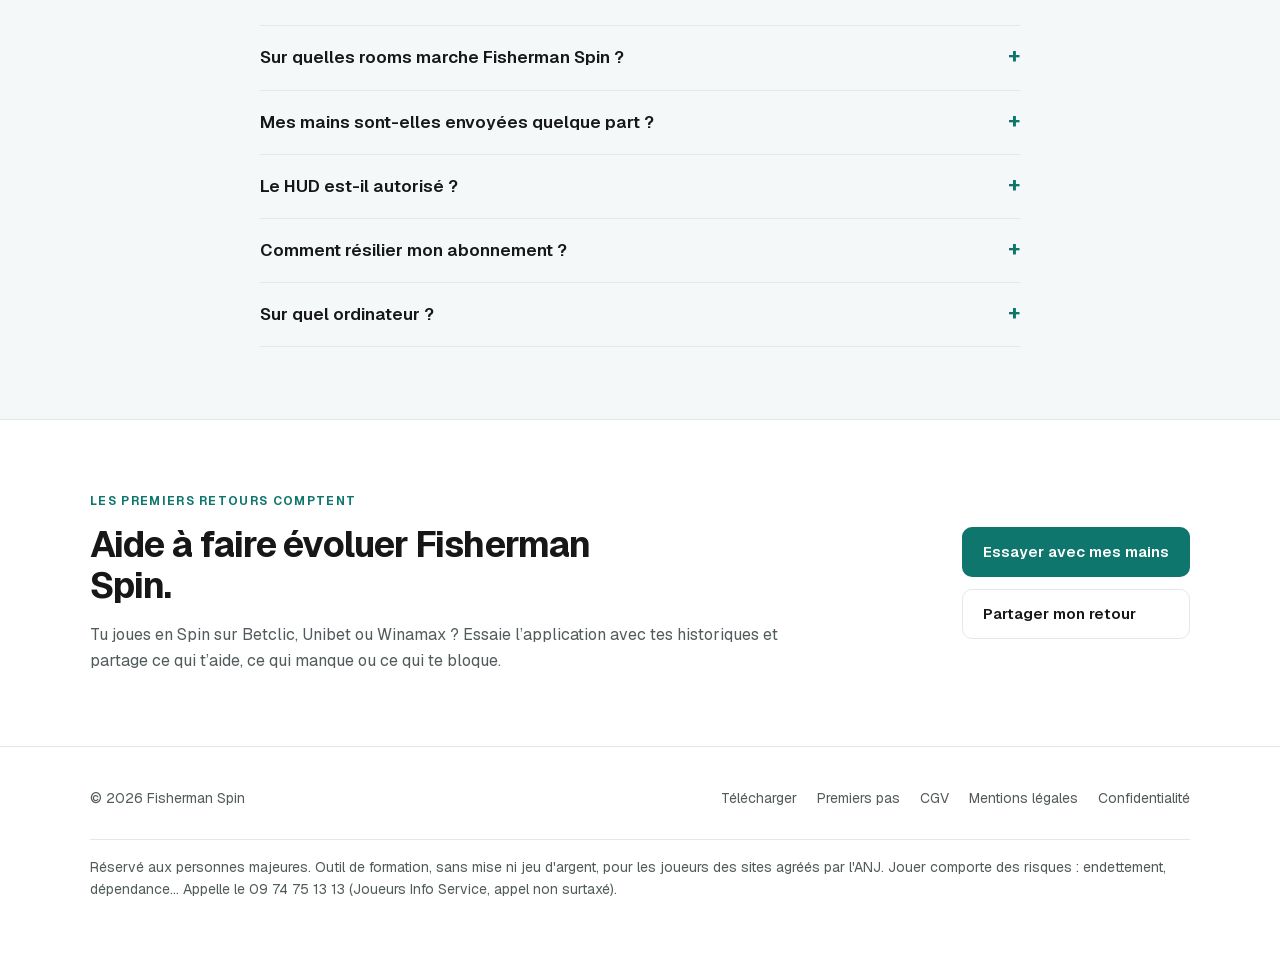
==== commit d4b89ddf: "Présenter le Postflop et le jeu, ajouter les vidéos et le guide de démarrage" ====
--- a/index.html
+++ b/index.html
@@ -3,10 +3,23 @@
 <head>
   <meta charset="utf-8" />
   <meta name="viewport" content="width=device-width, initial-scale=1" />
-  <title>Fisherman Spin — le tracker des joueurs de Spin &amp; Go</title>
-  <meta name="description" content="Tracker Spin & Go pour Betclic, Unibet et Winamax : résultats sans la chance, adversaires, replayer, Leak Finder, HUD Unibet et analyses GTO. Tes mains restent sur ton ordinateur." />
+  <title>Tracker Spin &amp; Go, cartes mentales et entraînement | Fisherman Spin</title>
+  <meta name="description" content="Analyse tes Spins Betclic, Unibet et Winamax. Compare tes mains à tes ranges et cartes mentales, puis entraîne-toi. Essai de 14 jours sans carte bancaire, sur Windows." />
   <link rel="icon" href="favicon.svg" type="image/svg+xml" />
   <link rel="stylesheet" href="style.css" />
+  <link rel="canonical" href="https://fishermanspin.fr/" />
+  <meta property="og:type" content="website" />
+  <meta property="og:locale" content="fr_FR" />
+  <meta property="og:site_name" content="Fisherman Spin" />
+  <meta property="og:title" content="Tracker Spin &amp; Go, cartes mentales et entraînement | Fisherman Spin" />
+  <meta property="og:description" content="Analyse tes Spins Betclic, Unibet et Winamax. Compare tes mains à tes ranges et cartes mentales, puis entraîne-toi. Essai de 14 jours sans carte bancaire, sur Windows." />
+  <meta property="og:url" content="https://fishermanspin.fr/" />
+  <meta property="og:image" content="https://fishermanspin.fr/assets/lancement-0217/partage.jpg" />
+  <meta property="og:image:width" content="1200" />
+  <meta property="og:image:height" content="630" />
+  <meta property="og:image:alt" content="Fisherman Spin : analyse tes Spins, entraîne tes décisions." />
+  <meta name="twitter:card" content="summary_large_image" />
+  <link rel="stylesheet" href="lancement.css" />
 </head>
 <body>
   <header class="entete">
@@ -18,28 +31,56 @@
       <nav class="menu">
         <a class="secondaire" href="#fonctions">Fonctionnalités</a>
         <a class="secondaire" href="#tarifs">Tarifs</a>
-        <a class="secondaire" href="#questions">Questions</a>
+        <a class="secondaire" href="#demo">Démo</a>
+        <a class="secondaire" href="premiers-pas.html">Premiers pas</a>
         <a class="bouton plein" href="telecharger.html">Télécharger</a>
       </nav>
     </div>
   </header>
 
   <main>
-    <section class="heros">
-      <div class="conteneur">
-        <span class="badge">Spin &amp; Go · Betclic · Unibet · Winamax</span>
-        <h1>Le tracker des joueurs de <em>Spin &amp; Go</em></h1>
-        <p class="chapeau">
-          Importe tes mains Betclic, Unibet et Winamax, vois ton vrai résultat sans la chance des all-in, trouve tes fuites et pose un HUD
-          sur tes tables Unibet. Tes mains restent sur ton ordinateur.
-        </p>
-        <div class="actions">
-          <a class="bouton plein" href="telecharger.html">Télécharger pour Windows</a>
-          <a class="bouton contour" href="#tarifs">Voir les tarifs</a>
-        </div>
-        <p class="petit">14 jours d'essai gratuit de tout le tracker · Sans carte bancaire · Puis 2 000 Spins gratuits</p>
-      </div>
-    </section>
+    <section class="heros heros-lancement">
+      <div class="conteneur heros-grille">
+        <div>
+          <span class="badge">Spin &amp; Go · Betclic · Unibet · Winamax</span>
+          <h1>Repère tes écarts.<br><em>Travaille ton jeu.</em></h1>
+          <p class="chapeau">Tes mains de Spin deviennent un support d’entraînement. Compare tes décisions à tes ranges et à tes cartes mentales, puis retravaille-les avec <b>Trouve le leak</b>.</p>
+          <div class="actions">
+            <a class="bouton plein" href="telecharger.html">Essayer 14 jours gratuitement</a>
+            <a class="bouton contour" href="#demo">Voir la présentation · 1 min</a>
+          </div>
+          <p class="petit">Sans carte bancaire · Puis une version gratuite limitée à 2 000 Spins</p>
+          <p class="petit">Windows 10 et 11, 64 bits · Réservé aux personnes majeures</p>
+        </div>
+        <figure class="apercu-heros">
+          <div class="fenetre-titre"><span class="point-interface"></span> Leak Finder · Postflop <span class="version">Version 0.2.17</span></div>
+          <a href="assets/lancement-0217/postflop.webp" aria-label="Voir la capture Postflop en grand"><img src="assets/lancement-0217/postflop.webp" width="1216" height="1110" alt="La carte mentale relie les mains conformes, les écarts et les situations hors carte dans le Postflop." fetchpriority="high" /></a>
+          <figcaption>Capture de l’application · données d’exemple</figcaption>
+        </figure>
+      </div>
+    </section>
+
+    <section id="demo" class="section-demo">
+      <div class="conteneur">
+        <span class="surtitre">De la session à l’entraînement</span>
+        <div class="titre-ligne"><h2>Vois comment ça fonctionne.</h2><a href="premiers-pas.html">Le guide pour commencer →</a></div>
+        <p class="intro">Une présentation en une minute des cartes mentales, du Postflop et du jeu « Trouve le leak ».</p>
+        <video class="video-demo" controls playsinline preload="none" poster="assets/lancement-0217/presentation.jpg" aria-label="Présentation de Fisherman Spin en une minute, sans son">
+          <source src="assets/lancement-0217/presentation-60s.mp4" type="video/mp4" />
+          <track kind="captions" src="assets/lancement-0217/presentation-fr.vtt" srclang="fr" label="Français" />
+          <p><a href="assets/lancement-0217/presentation-60s.mp4">Télécharger la présentation vidéo</a></p>
+        </video>
+        <p class="petit">Vidéo sans son, avec textes à l’écran. Captures de l’application sur données d’exemple.</p>
+        <details class="transcription"><summary>Lire la présentation</summary><p>Importe tes historiques de Spins. Dans le Leak Finder, tes mains sont comparées aux ranges et cartes mentales que tu as renseignées. Le Postflop distingue les mains conformes, les écarts, les situations hors carte et les références à compléter. Avec « Trouve le leak », choisis une action avant de voir la suite de la main. Consulte la correction liée à tes références et ouvre le replayer pour revoir la situation. L’essai de 14 jours de la formule Complète commence à la création du compte, sans carte bancaire.</p></details>
+        <div class="parcours-visuel">
+          <article><span class="numero">01</span><h3>Compare à ton plan.</h3><p>Retrouve tes mains dans ta carte mentale : conformes, en écart ou hors carte.</p><a href="assets/lancement-0217/postflop.webp" aria-label="Agrandir la capture des cartes mentales"><img src="assets/lancement-0217/postflop.webp" width="1216" height="1110" loading="lazy" alt="Arbre de la carte mentale et liste des mains classées dans le Postflop." /></a></article>
+          <article><span class="numero">02</span><h3>Prends ta décision.</h3><p>Un exercice construit à partir de tes mains terminées, sans révéler la suite avant ta réponse.</p><a href="assets/lancement-0217/question.webp" aria-label="Agrandir la capture d’une question"><img src="assets/lancement-0217/question.webp" width="1045" height="890" loading="lazy" alt="Question du jeu Trouve le leak : choisir une action avec As-Roi en petite blinde." /></a></article>
+          <article><span class="numero">03</span><h3>Comprends et rejoue.</h3><p>Consulte la correction selon tes références, puis retrouve la main dans le replayer.</p><a href="assets/lancement-0217/correction.webp" aria-label="Agrandir la capture de la correction"><img src="assets/lancement-0217/correction.webp" width="1045" height="1118" loading="lazy" alt="Correction d’un exercice, action attendue selon la référence et bouton du replayer." /></a></article>
+        </div>
+        <p class="petit">Les exemples sont illustratifs. Les comparaisons et les exercices nécessitent des mains couvertes par les ranges ou cartes mentales que tu renseignes.</p>
+      </div>
+    </section>
+
 
     <section id="fonctions">
       <div class="conteneur">
@@ -64,7 +105,7 @@
           <article class="carte">
             <div class="icone"><svg viewBox="0 0 24 24" width="22" height="22" fill="none" stroke="currentColor" stroke-width="1.8" stroke-linecap="round" stroke-linejoin="round" aria-hidden="true"><circle cx="12" cy="12" r="8"/><path d="M12 2v4M12 18v4M2 12h4M18 12h4"/><circle cx="12" cy="12" r="1.5" fill="currentColor"/></svg></div>
             <h3>Leak Finder</h3>
-            <p>Tes décisions préflop comparées à tes ranges, et tes fuites postflop classées par ce qu'elles te coûtent.</p>
+            <p>Tes décisions préflop comparées à tes ranges. Dans le Postflop, suis tes cartes mentales et retrouve les mains conformes, les écarts et les situations hors carte.</p>
           </article>
           <article class="carte">
             <div class="icone"><svg viewBox="0 0 24 24" width="22" height="22" fill="none" stroke="currentColor" stroke-width="1.8" stroke-linecap="round" stroke-linejoin="round" aria-hidden="true"><circle cx="12" cy="12" r="9"/><circle cx="12" cy="12" r="5"/><circle cx="12" cy="12" r="1"/></svg></div>
@@ -91,6 +132,8 @@
         </div>
       </div>
     </section>
+
+    <section class="premier-pas"><div class="conteneur bandeau-essai"><div><span class="surtitre">Ton premier essai</span><h2>Commence avec tes propres mains.</h2><p>Installe l’application, crée ton compte, puis importe une session et renseigne tes premières références. Le guide t’accompagne à chaque étape.</p></div><div class="actions"><a class="bouton plein" href="telecharger.html">Commencer l’essai gratuit</a><a class="bouton contour" href="premiers-pas.html">Suivre le guide</a></div></div></section>
 
     <section id="tarifs">
       <div class="conteneur">
@@ -153,6 +196,7 @@
     <section id="questions" class="doux">
       <div class="etroit">
         <h2>Questions</h2>
+        <details><summary>Comment utiliser les cartes mentales et « Trouve le leak » ?</summary><p>Crée tes références dans Entraînement → Mes cartes ou Mes ranges. Importe des Spins terminés, puis ouvre Leak Finder → Postflop → Ma stratégie, ou Entraînement → Trouve le leak. Seules les situations couvertes par tes références peuvent être comparées. Ces fonctions sont accessibles pendant l’essai de la formule Complète et avec une formule payante, selon les limites de celle-ci.</p></details>
         <details>
           <summary>Sur quelles rooms marche Fisherman Spin ?</summary>
           <p>Betclic, Unibet et Winamax (Expresso et Expresso Nitro), pour les Spin &amp; Go à 3 joueurs. Il lit les historiques que ces rooms enregistrent sur ton ordinateur, et peut les relire en direct pendant que tu joues.</p>
@@ -175,6 +219,7 @@
         </details>
       </div>
     </section>
+    <section class="retours"><div class="conteneur bandeau-essai"><div><span class="surtitre">Les premiers retours comptent</span><h2>Aide à faire évoluer Fisherman Spin.</h2><p>Tu joues en Spin sur Betclic, Unibet ou Winamax ? Essaie l’application avec tes historiques et partage ce qui t’aide, ce qui manque ou ce qui te bloque.</p></div><div class="actions"><a class="bouton plein" href="telecharger.html">Essayer avec mes mains</a><a class="bouton contour" href="mailto:jayson.hugeux1@gmail.com?subject=Retour%20sur%20mon%20essai%20Fisherman%20Spin&amp;body=Bonjour%2C%0A%0AJe%20souhaite%20partager%20mon%20retour%20sur%20Fisherman%20Spin.%0ARoom%20%3A%0AVersion%20Windows%20%3A%0AInstallation%20et%20import%20%3A%0ACe%20qui%20m%E2%80%99a%20%C3%A9t%C3%A9%20utile%20%3A%0ACe%20qui%20m%E2%80%99a%20bloqu%C3%A9%20%3A%0A%0AMerci%20!">Partager mon retour</a></div></div></section>
   </main>
 
   <footer class="pied">
@@ -182,6 +227,7 @@
       <span>© 2026 Fisherman Spin</span>
       <nav>
         <a href="telecharger.html">Télécharger</a>
+        <a href="premiers-pas.html">Premiers pas</a>
         <a href="cgv.html">CGV</a>
         <a href="mentions-legales.html">Mentions légales</a>
         <a href="confidentialite.html">Confidentialité</a>
--- a/lancement.css
+++ b/lancement.css
@@ -0,0 +1,65 @@
+/* Présentation des fonctions 0.2.17. Les couleurs et la typographie du site sont conservées. */
+:focus-visible { outline: 3px solid var(--accent); outline-offset: 5px; }
+.marque { flex-shrink: 0; white-space: nowrap; }
+@media (max-width: 780px) { .menu .secondaire { display: none; } }
+section[id] { scroll-margin-top: 85px; }
+.heros-lancement { padding: 64px 0 60px; }
+.heros-grille { display: grid; grid-template-columns: 1fr 1fr; gap: 38px; align-items: center; }
+.heros-lancement h1 { font-size: clamp(38px, 4.1vw, 57px); max-width: 15ch; line-height: 1.06; }
+.heros-lancement .chapeau { font-size: 17px; }
+.heros-lancement .petit { margin-top: 12px; margin-bottom: 0; }
+.apercu-heros { min-width: 0; margin: 0; border-radius: 16px; border: 1px solid var(--bord); overflow: hidden; box-shadow: var(--ombre); background: #0b1010; color: #d7e3e1; transform: rotate(1deg); }
+.fenetre-titre { display: flex; align-items: center; flex-wrap: wrap; gap: 8px; padding: 12px 14px; font-size: 12px; border-bottom: 1px solid #263432; }
+.point-interface { width: 7px; height: 7px; border-radius: 50%; background: #2dd4bf; }
+.version { margin-left: auto; color: #90a7a3; font-size: 11px; }
+.apercu-heros img { width: 100%; height: auto; aspect-ratio: 1.24; object-fit: cover; object-position: top; }
+.apercu-heros figcaption { font-size: 11px; padding: 9px 14px; color: #abbdb9; }
+.surtitre { display: block; margin-bottom: 12px; color: var(--accent); font-size: 12px; text-transform: uppercase; letter-spacing: .11em; font-weight: 650; }
+.titre-ligne { display: flex; justify-content: space-between; align-items: baseline; gap: 24px; flex-wrap: wrap; }
+.titre-ligne a { font-size: 14px; }
+.section-demo { padding-top: 44px; background: var(--fond-doux); }
+.video-demo { width: 100%; height: auto; aspect-ratio: 16/9; display: block; background: #0b1010; border-radius: 16px; border: 1px solid var(--bord); }
+.transcription { font-size: 14px; padding: 12px 0; margin-bottom: 36px; }
+.transcription summary { font-size: 14px; }
+.parcours-visuel { display: grid; grid-template-columns: repeat(3, minmax(0, 1fr)); gap: 22px; }
+.parcours-visuel article { min-width: 0; }
+.parcours-visuel h3 { font-size: 21px; margin: 8px 0; letter-spacing: -.025em; }
+.parcours-visuel p { color: var(--texte-doux); font-size: 14px; min-height: 68px; margin: 0 0 18px; }
+.numero { color: var(--accent); font-size: 13px; letter-spacing: .04em; font-weight: 650; }
+.parcours-visuel img { width: 100%; height: auto; aspect-ratio: 4/3; object-fit: cover; object-position: top; border-radius: 10px; border: 1px solid var(--bord); background: #0b1010; }
+.parcours-visuel a { display: block; }
+.bandeau-essai { display: grid; grid-template-columns: 1fr auto; gap: 38px; align-items: center; }
+.bandeau-essai p { color: var(--texte-doux); max-width: 65ch; margin-bottom: 0; }
+.bandeau-essai .actions { flex-direction: column; align-items: stretch; }
+.bandeau-essai h2 { max-width: 23ch; }
+.premier-pas { border-top: 1px solid var(--bord); border-bottom: 1px solid var(--bord); background: var(--fond-doux); }
+.retours { border-top: 1px solid var(--bord); }
+.guide > .badge { display: table; margin-top: 30px; }
+.guide-etapes { list-style: none; padding: 0; counter-reset: guide; }
+.guide-etapes > li { position: relative; padding: 14px 0 24px 54px; border-bottom: 1px solid var(--bord); counter-increment: guide; }
+.guide-etapes > li::before { content: counter(guide, decimal-leading-zero); position: absolute; top: 50px; left: 0; color: var(--accent); font-size: 19px; font-weight: 650; }
+.guide-etapes > li h2 { margin-top: 30px; }
+.capture-guide { width: 100%; height: auto; border: 1px solid var(--bord); border-radius: 12px; margin: 20px 0; }
+.guide .encart h2 { margin-top: 0; }
+@media (max-width: 950px) {
+  .heros-grille { gap: 28px; }
+  .heros-lancement h1 { font-size: 44px; }
+  .heros-lancement .bouton { width: 100%; }
+  .bandeau-essai { grid-template-columns: 1fr; gap: 24px; }
+  .bandeau-essai .actions { flex-direction: row; flex-wrap: wrap; }
+}
+@media (max-width: 720px) {
+  .heros-lancement { padding: 40px 0; }
+  .heros-grille { grid-template-columns: 1fr; }
+  .heros-lancement h1 { font-size: clamp(35px, 9vw, 50px); max-width: 20ch; }
+  .heros-lancement .actions { align-items: stretch; }
+  .heros-lancement .bouton { width: auto; }
+  .apercu-heros { transform: none; }
+  .apercu-heros img { aspect-ratio: 1.35; }
+  .parcours-visuel { grid-template-columns: 1fr; gap: 32px; }
+  .parcours-visuel p { min-height: 0; }
+  .parcours-visuel img { aspect-ratio: 5/4; }
+  .guide-etapes > li { padding-left: 38px; }
+  .guide-etapes > li::before { font-size: 16px; }
+}
+@media (prefers-reduced-motion: reduce) { html { scroll-behavior: auto; } }
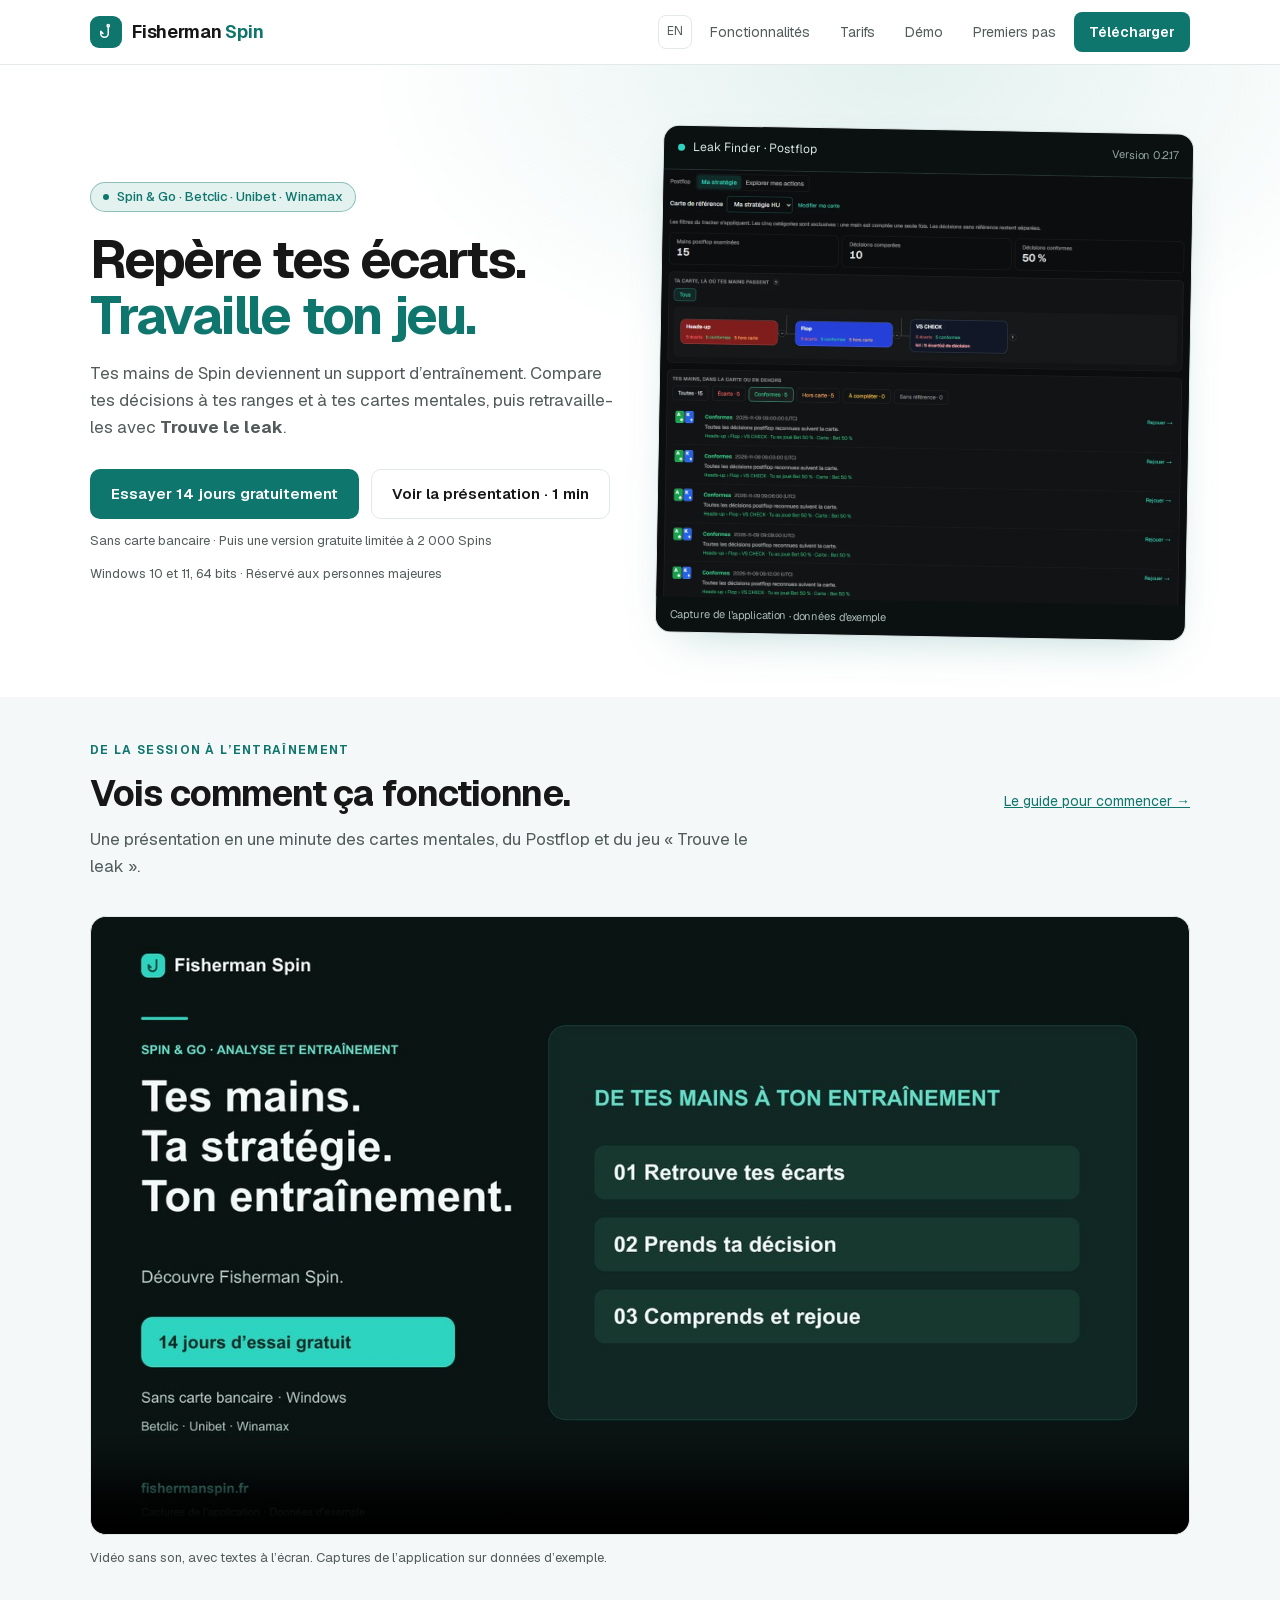
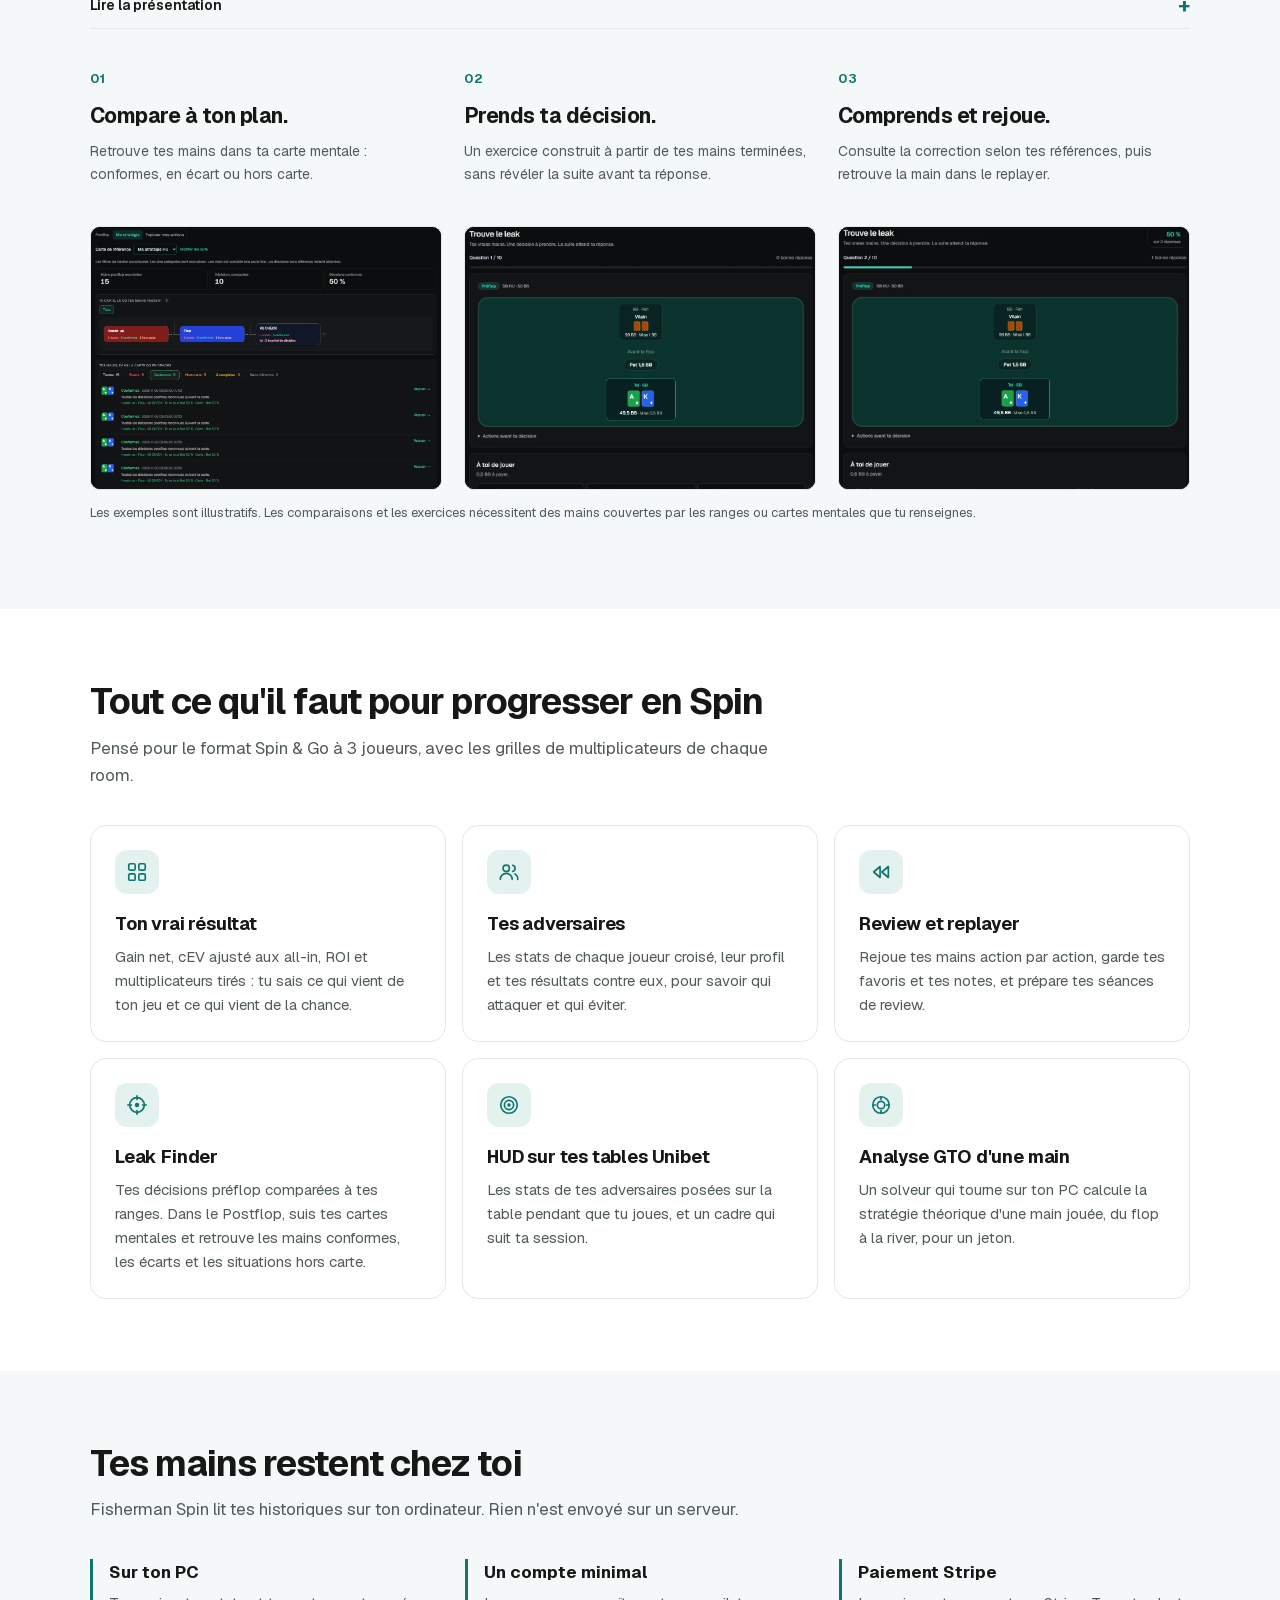
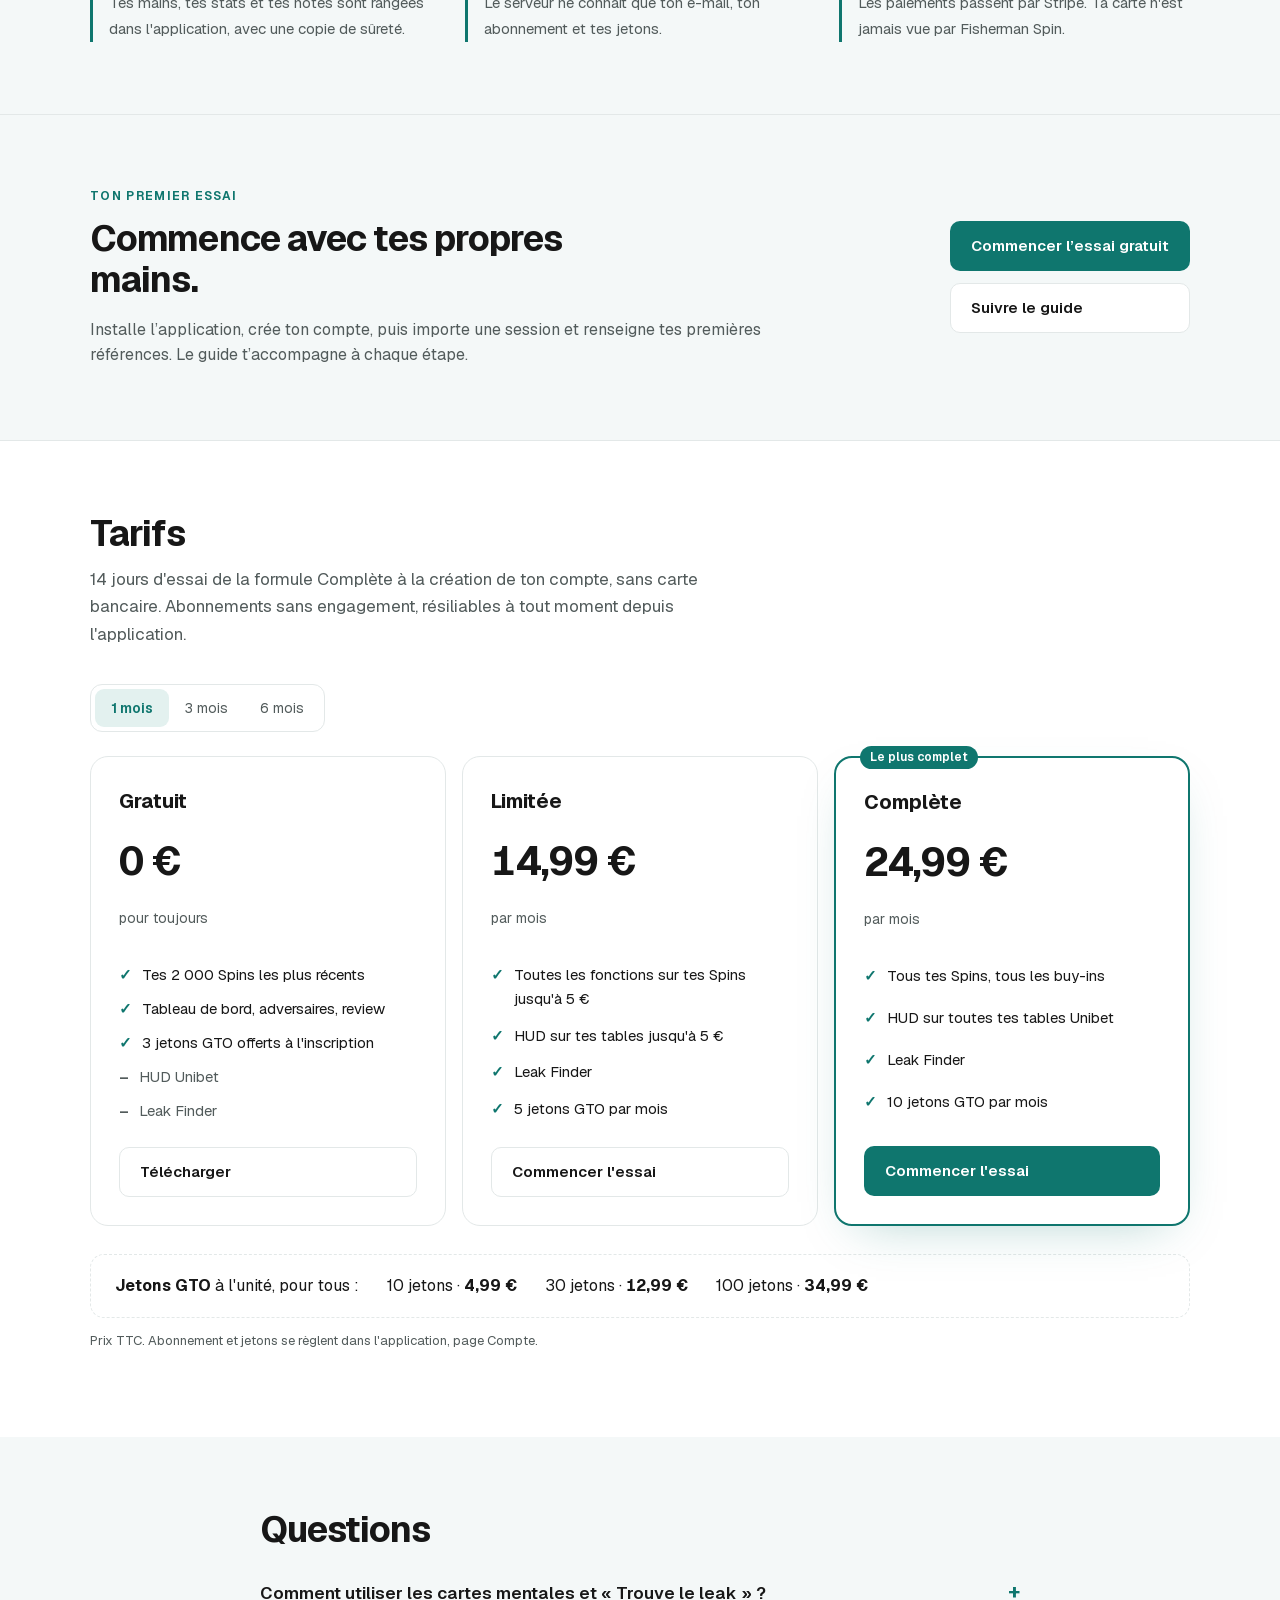
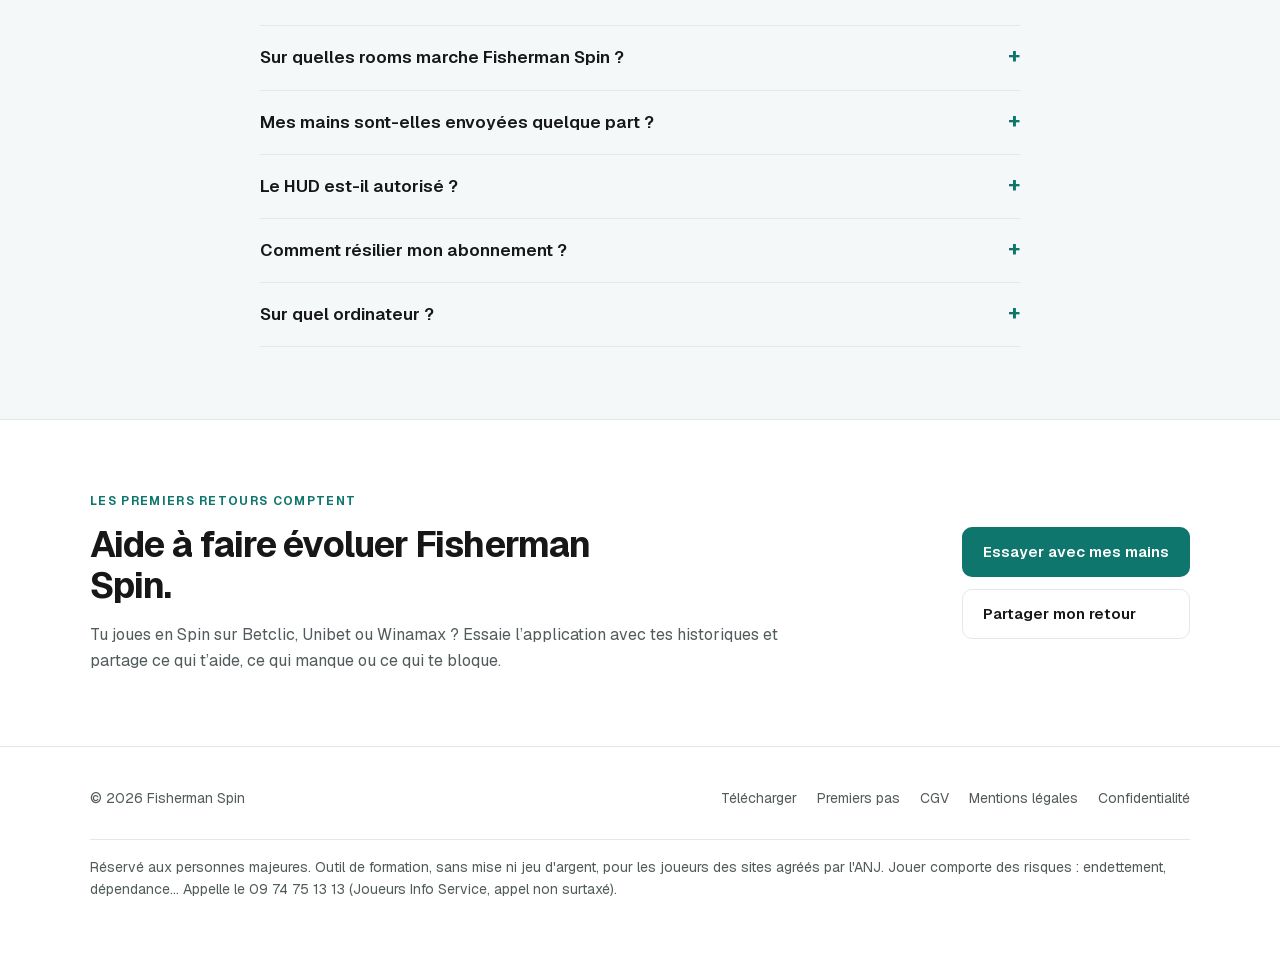
==== commit 742c2016: "Ouvrir le pilote anglais avec guide, compatibilité et recrutement" ====
--- a/index.html
+++ b/index.html
@@ -20,6 +20,7 @@
   <meta property="og:image:alt" content="Fisherman Spin : analyse tes Spins, entraîne tes décisions." />
   <meta name="twitter:card" content="summary_large_image" />
   <link rel="stylesheet" href="lancement.css" />
+<link rel="alternate" hreflang="fr" href="https://fishermanspin.fr/" /><link rel="alternate" hreflang="en" href="https://fishermanspin.fr/en/" />
 </head>
 <body>
   <header class="entete">
@@ -28,7 +29,7 @@
         <span class="pastille"><svg viewBox="0 0 24 24" width="18" height="18" fill="none" stroke="currentColor" stroke-width="2" stroke-linecap="round" stroke-linejoin="round" aria-hidden="true"><circle cx="15" cy="3.5" r="1.5"/><path d="M15 5v9a5 5 0 0 1-10 0v-3l3 3"/></svg></span>
         <span>Fisherman <b>Spin</b></span>
       </a>
-      <nav class="menu">
+      <nav class="menu"><a class="langue" href="./en/" lang="en" hreflang="en" aria-label="Read in English">EN</a>
         <a class="secondaire" href="#fonctions">Fonctionnalités</a>
         <a class="secondaire" href="#tarifs">Tarifs</a>
         <a class="secondaire" href="#demo">Démo</a>
--- a/lancement.css
+++ b/lancement.css
@@ -63,3 +63,7 @@
   .guide-etapes > li::before { font-size: 16px; }
 }
 @media (prefers-reduced-motion: reduce) { html { scroll-behavior: auto; } }
+
+/* Sélecteur FR/EN visible aussi sur mobile. */
+.menu .langue{border:1px solid var(--bord);font-size:12px;flex-shrink:0;padding:6px 8px}
+@media(max-width:440px){.entete .conteneur{gap:7px}.marque{font-size:16px;gap:6px}.marque .pastille{width:27px;height:27px}.menu{gap:2px}.menu .bouton{font-size:12px;padding:8px 9px}}
